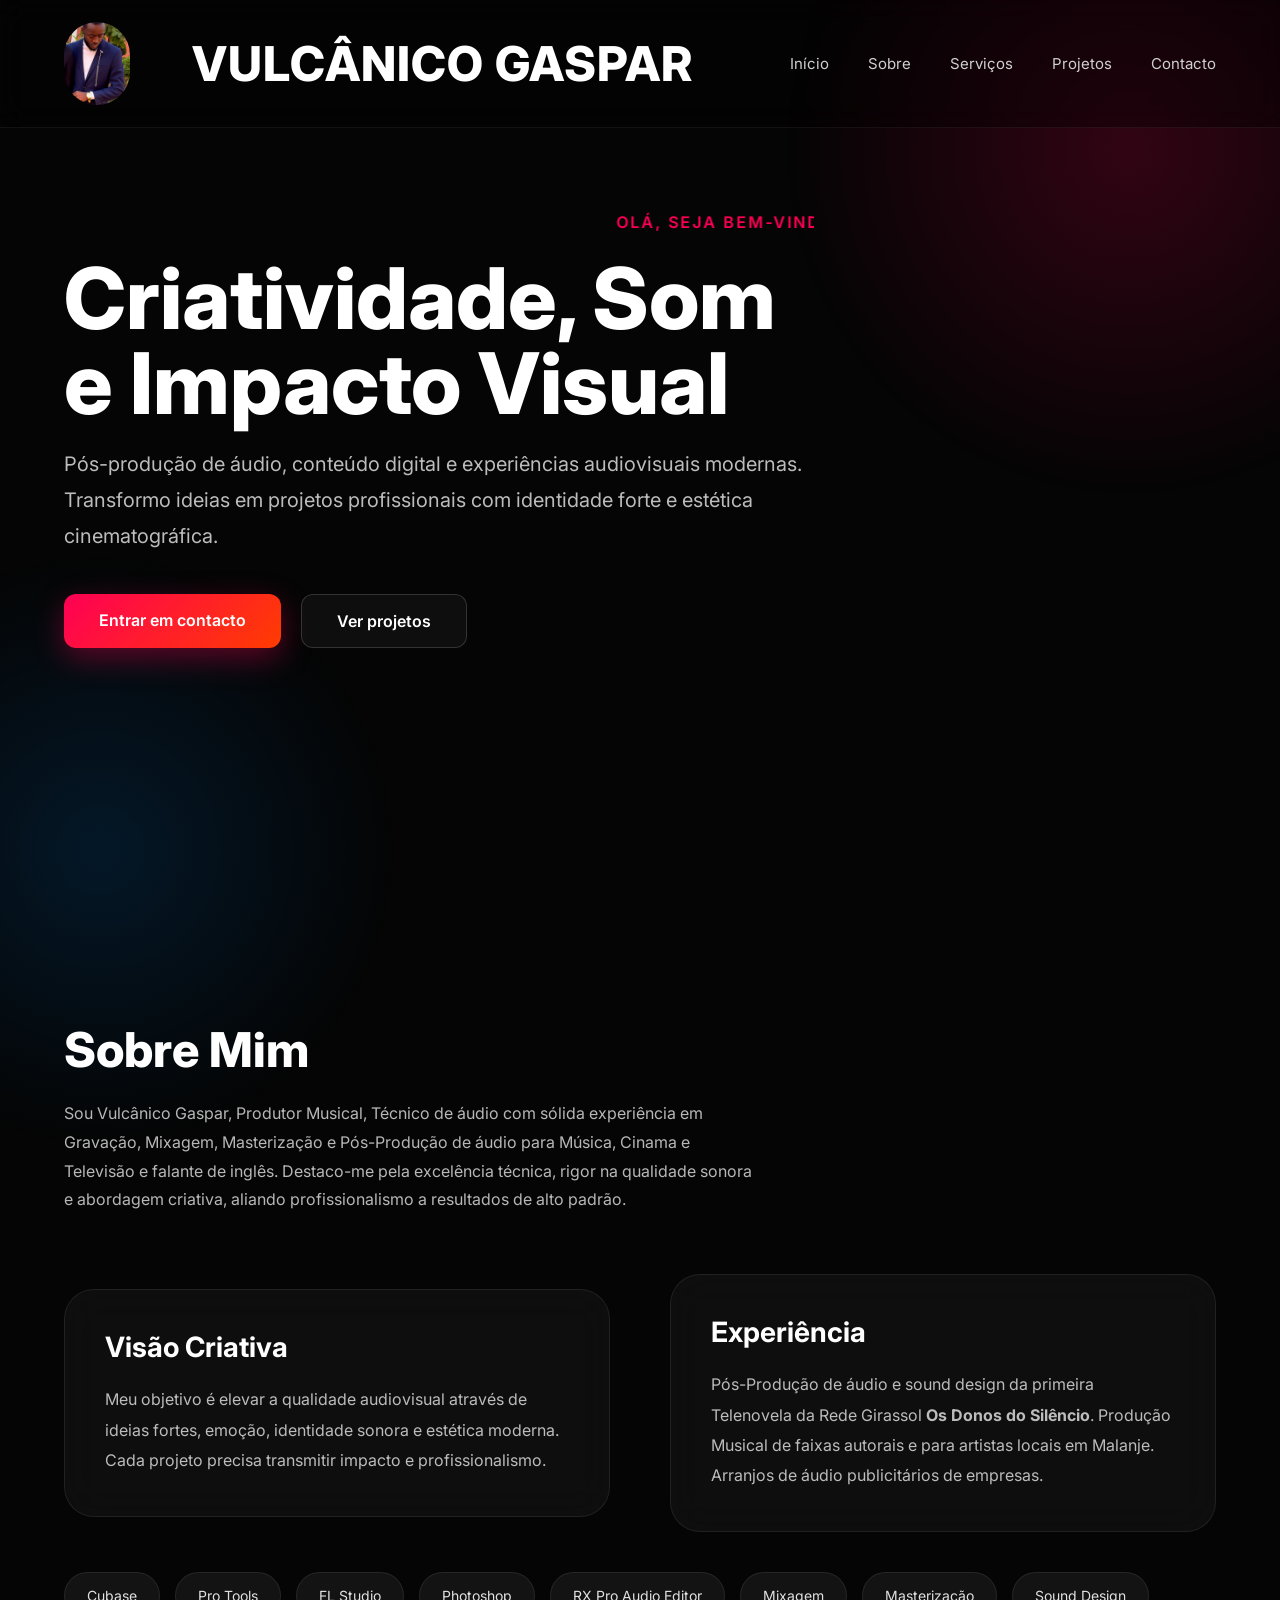
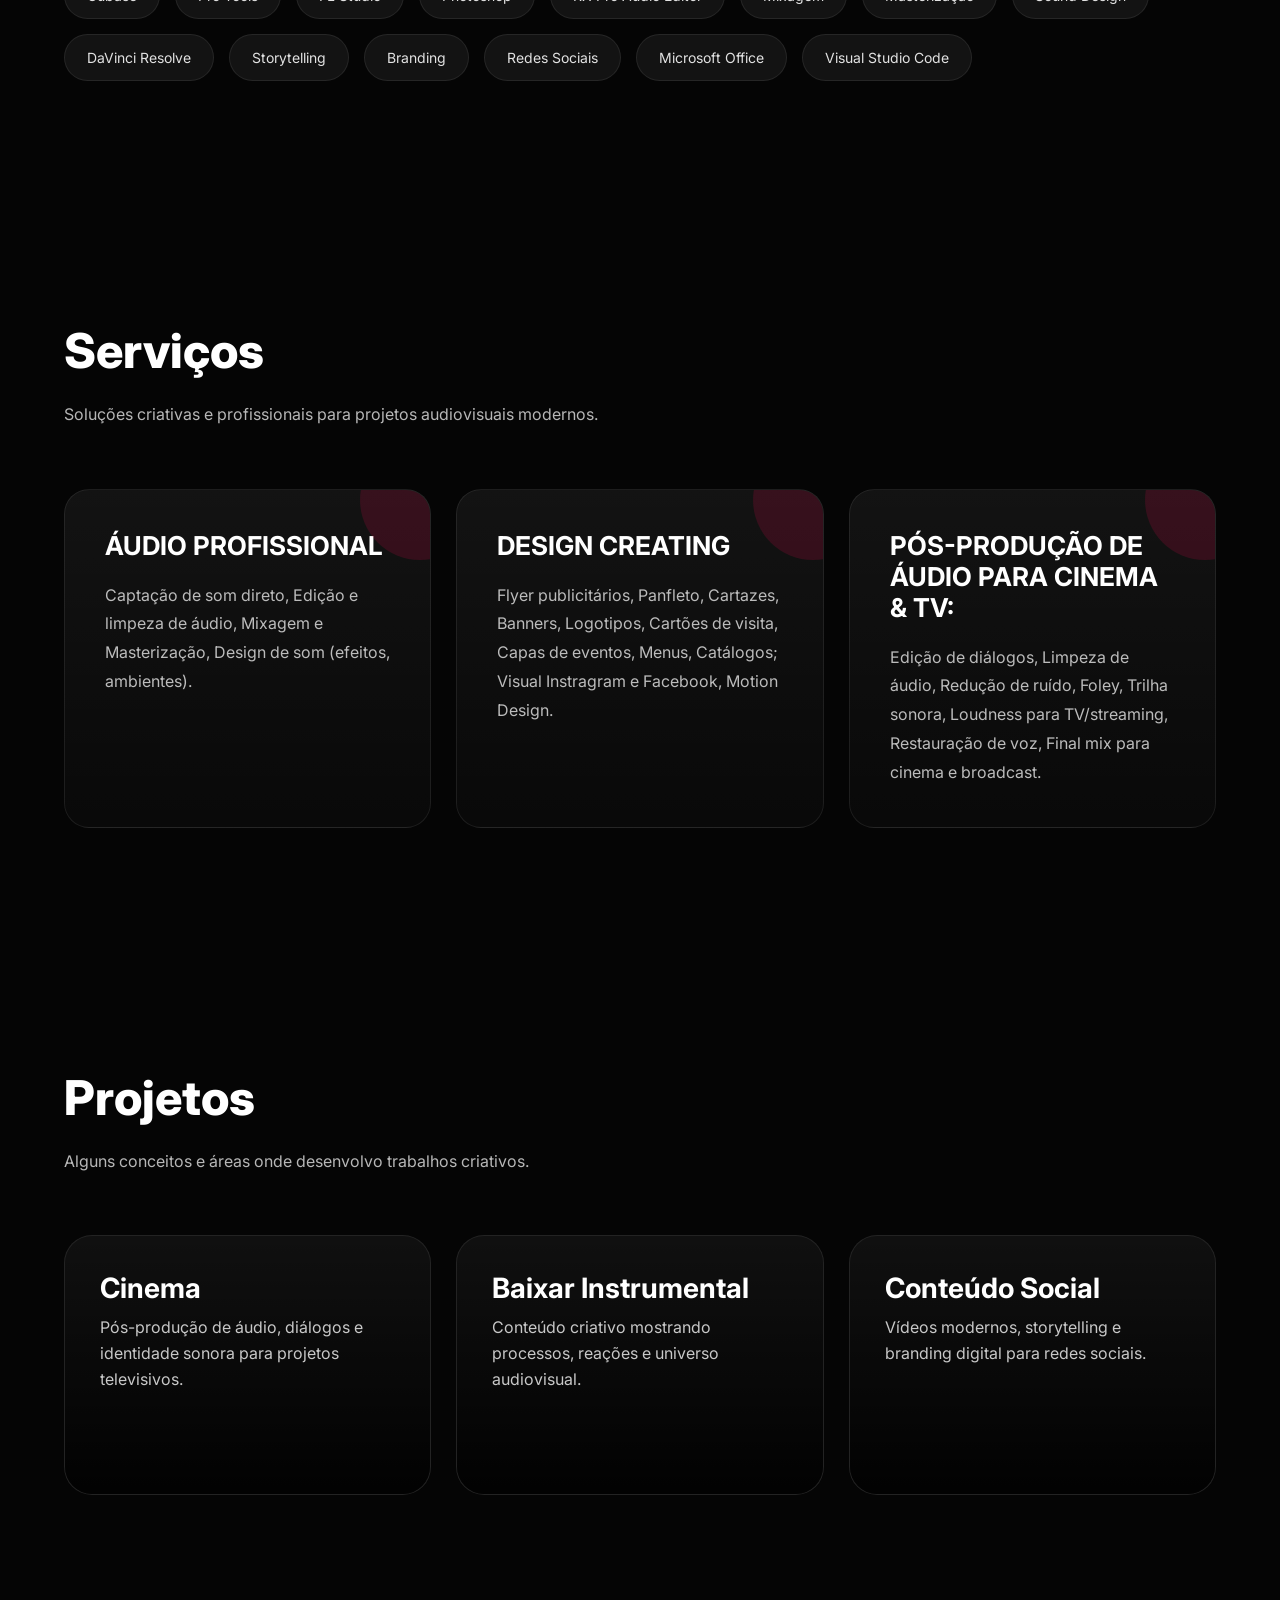
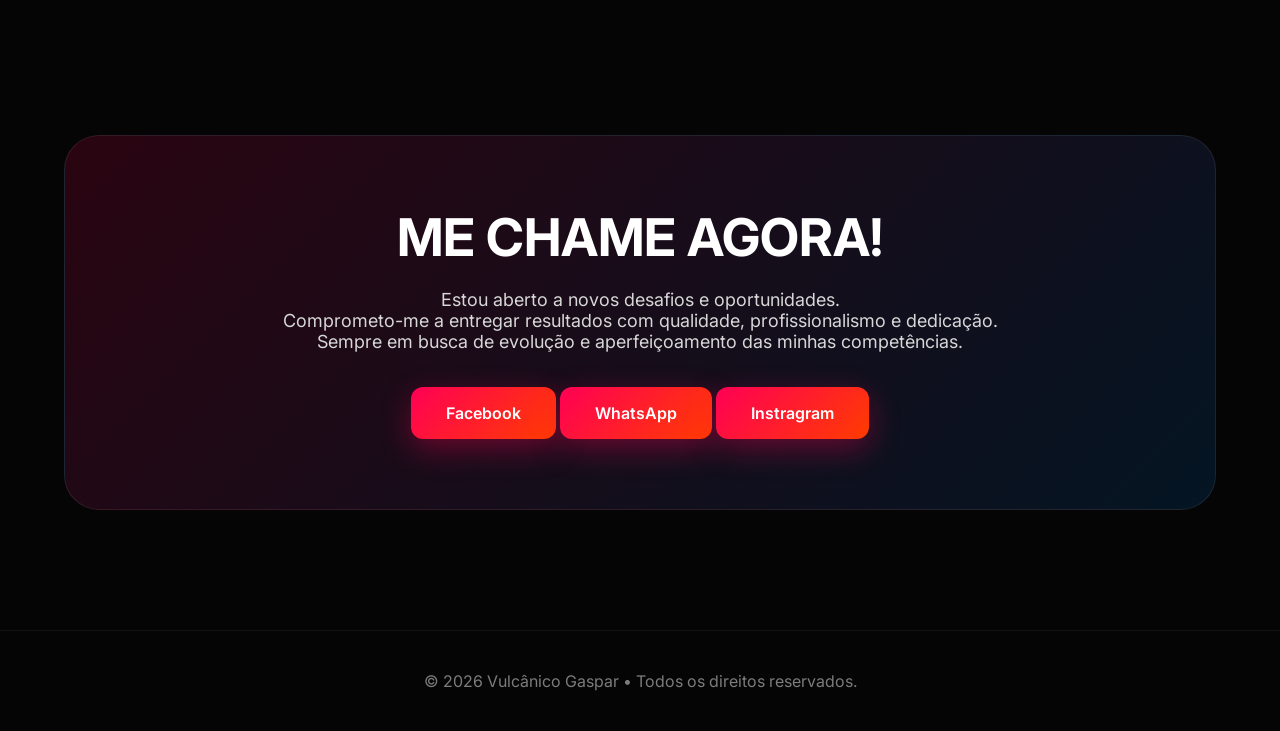
==== index.html @ 9f53483e "Landing criada" ====
<!DOCTYPE html>
<html lang="pt">
<head>
  <meta charset="UTF-8" />
  <meta name="viewport" content="width=device-width, initial-scale=1.0" />
  <link rel="stylesheet" href="style.css">
  <title>Vulcânico Gaspar | Portfólio</title>

  <link rel="preconnect" href="https://fonts.googleapis.com">
  <link rel="preconnect" href="https://fonts.gstatic.com" crossorigin>
  <link href="https://fonts.googleapis.com/css2?family=Inter:wght@300;400;500;600;700;800&display=swap" rel="stylesheet">

  
</head>
<body>



  <header>
    <div class="container navbar">
      <img class="EU" src="img/EU4.jpg" alt="cara" width=66px">
        <div class="logo">VULCÂNICO GASPAR<san></span></div>
        
        

      <nav>
        <a href="#inicio">Início</a>
        <a href="#sobre">Sobre</a>
        <a href="#servicos">Serviços</a>
        <a href="#projetos">Projetos</a>
        <a href="#contacto">Contacto</a>
      </nav>
    </div>
  </header>


  <section id="inicio" class="hero">
    <div class="container">
      <div class="hero-content">

        
        <marquee behavior="roll" direction="left">
            <small>OLÁ, SEJA BEM-VINDO! PRODUTOR MUSICAL • TÉCNICO DE ÁUDIO • GRAPHIC DESINGER</small>
        </marquee>

        <h1>
          Criatividade,
          Som e Impacto
          Visual
        </h1>

        <p>
          Pós-produção de áudio, conteúdo digital e experiências audiovisuais modernas. Transformo ideias em projetos profissionais com identidade forte e estética cinematográfica.
        </p>

        <div class="buttons">
          <a href="#contacto" class="btn primary">Entrar em contacto</a>
          <a href="#projetos" class="btn secondary">Ver projetos</a>
        </div><br><br>
        
                
      </div>
    </div>

  </section>




  <section id="sobre">
    <div class="container">

      <h2 class="section-title">Sobre Mim</h2>
      <p class="section-text">
        Sou Vulcânico Gaspar, Produtor Musical, Técnico de áudio com sólida experiência em Gravação, Mixagem, Masterização e 
        Pós-Produção de áudio para Música, Cinama e Televisão e falante de inglês. Destaco-me pela excelência técnica, rigor na qualidade sonora
        e abordagem criativa, aliando profissionalismo a resultados de alto padrão.
      </p>
      

      <div class="about-grid">

        <div class="about-card">
          <h3>Visão Criativa</h3>
          <p>
            Meu objetivo é elevar a qualidade audiovisual através de ideias fortes, emoção, identidade sonora e estética moderna. Cada projeto precisa transmitir impacto e profissionalismo.
          </p>
        </div>

        <div class="about-card">
          <h3>Experiência</h3>
          <p>
             Pós-Produção de áudio e sound design da primeira Telenovela da Rede Girassol <strong>Os Donos do Silêncio</strong>. Produção Musical de faixas
             autorais e para artistas locais em Malanje. Arranjos de áudio publicitários de empresas.
          </p>
        </div>

      </div>

      <div class="skills">
        <div class="skill">Cubase</div>
        <div class="skill">Pro Tools</div>
        <div class="skill">FL Studio</div>
        <div class="skill">Photoshop</div>
        <div class="skill">RX Pro Audio Editor</div>
        <div class="skill">Mixagem</div>
        <div class="skill">Masterização</div>
        <div class="skill">Sound Design</div>
        <div class="skill">DaVinci Resolve</div>
        <div class="skill">Storytelling</div>
        <div class="skill">Branding</div>
        <div class="skill">Redes Sociais</div>   
        <div class="skill">Microsoft Office</div>
        <div class="skill">Visual Studio Code</div>
      </div>

    </div>
  </section>

  <section id="servicos">
    <div class="container">
      

      <h2 class="section-title">Serviços</h2>
      <p class="section-text">
        Soluções criativas e profissionais para projetos audiovisuais modernos.
      </p>

      <div class="services">

        <div class="service-box">
          <h3>ÁUDIO PROFISSIONAL</h3>
          <p>
            Captação de som direto, Edição e limpeza de áudio, Mixagem e Masterização,
            Design de som (efeitos, ambientes).
          </p>
        </div>
      
          <div class="service-box">
         
          <h3>DESIGN CREATING</h3>
          <p>
            Flyer publicitários, Panfleto, Cartazes, Banners, Logotipos, Cartões de visita, Capas de eventos, Menus, Catálogos;
            Visual Instragram e Facebook, Motion Design.
          </p>
                  
                    
        </div>

        <div class="service-box">
          <h3>PÓS-PRODUÇÃO DE ÁUDIO PARA CINEMA & TV:</h3>
          <p>
            Edição de diálogos, Limpeza de áudio, Redução de ruído, Foley, Trilha sonora, Loudness para TV/streaming, Restauração de voz, 
            Final mix para cinema e broadcast.
          </p>
        </div>

         
    </div>
  </section>


  <section id="projetos">
    <div class="container">

      <h2 class="section-title">Projetos</h2>
      <p class="section-text">
        Alguns conceitos e áreas onde desenvolvo trabalhos criativos.
      </p>

      <div class="projects">

        <a href="CINEMA.html">
            
            <div class="project-card">
          <div class="project-overlay">
            <h3>Cinema</h3>
            <p>Pós-produção de áudio, diálogos e identidade sonora para projetos televisivos.</p>
          </div>
        </div>
        </a>


        <a href="Baixar.html">
        <div class="project-card">
          <div class="project-overlay">
            <h3>Baixar Instrumental</h3>
            <p>Conteúdo criativo mostrando processos, reações e universo audiovisual.</p>
          </div>
        </div>
        </a>

        <div class="project-card">
          <div class="project-overlay">
            <h3>Conteúdo Social</h3>
            <p>Vídeos modernos, storytelling e branding digital para redes sociais.</p>
          </div>
        </div>

      </div>

    </div>
  </section>

  <section id="contacto">
    <div class="container">

      <div class="contact-box">

        <STRONG><h2>ME CHAME AGORA!</h2></STRONG>

        <p>
          Estou aberto a novos desafios e oportunidades. <br>Comprometo-me a entregar resultados com qualidade, profissionalismo e dedicação. <br>
          Sempre em busca de evolução e aperfeiçoamento das minhas competências.
        </p>

        <a href="https://www.facebook.com/?locale=pt_BR" class="btn primary">Facebook</a>
        <a href="https://wa.me/244923400134" class="btn primary">WhatsApp</a>
        <a href="#" class="btn primary">Instragram</a>
        

      </div>

    </div>
  </section>

  <footer>
    <div class="container">
      © 2026 Vulcânico Gaspar • Todos os direitos reservados.
    </div>
  </footer>

</body>
</html>
---- style.css ----
*{
      margin:0;
      padding:0;
      box-sizing:border-box;
      scroll-behavior:smooth;
    }

    body{
      font-family:'Inter', sans-serif;
      background:#050505;
      color:white;
      overflow-x:hidden;
      
    }

    body::before{
      content:'';
      position:fixed;
      width:700px;
      height:700px;
      background:radial-gradient(circle, rgba(255,0,85,0.18), transparent 70%);
      top:-200px;
      right:-200px;
      z-index:-1;
    }
    

    body::after{
      content:'';
      position:fixed;
      width:600px;
      height:600px;
      background:radial-gradient(circle, rgba(0,140,255,0.14), transparent 70%);
      bottom:-250px;
      left:-200px;
      z-index:-1;
    }

    .container{
      width:90%;
      max-width:1200px;
      margin:auto;
      
    }


    header{
      position:fixed;
      width:100%;
      height: 8rem;
      top:0;
      backdrop-filter:blur(15px);
      background:rgba(0,0,0,0.35);
      border-bottom:1px solid rgba(255,255,255,0.06);
      z-index:999;
    }

    header img{
      cursor: pointer;
      border-radius: 90px;
    }

    .navbar{
        display:flex;
        justify-content:space-between;
        align-items:center;
        padding:22px 0;
    
    }
    
    .logo{
      font-size:3rem;
      font-weight:800;
      letter-spacing:1px;
    }

    nav a{
      text-decoration:none;
      color:#d0d0d0;
      margin-left:35px;
      font-size:15px;
      transition:0.3s;
      position:relative;
    }

    nav a::after{
      content:'';
      position:absolute;
      left:0;
      bottom:-6px;
      width:0;
      height:2px;
      background:#ff0055;
      transition:0.3s;
    }

    nav a:hover::after{
      width:100%;
    }

    nav a:hover{
      color:white;
    }

    .hero{
      min-height:100vh;
      display:flex;
      align-items:center;
      position:relative;
    }

    .hero-content{
      max-width:750px;
    }

    .hero small{
      color:#ff0055;
      font-size:16px;
      letter-spacing:2px;
      font-weight:600;
      
    }

    

    .hero h1{
      font-size:85px;
      line-height:1;
      margin:20px 0;
      font-weight:800;
    }

    .hero p{
      color:#bcbcbc;
      font-size:20px;
      line-height:1.8;
      margin-bottom:40px;
    }

    .buttons{
      display:flex;
      gap:20px;
      flex-wrap:wrap;
    }

    .btn{
      padding:16px 35px;
      border-radius:12px;
      text-decoration:none;
      font-weight:600;
      transition:0.4s;
      display:inline-block;
    }

    .primary{
      background:linear-gradient(135deg,#ff0055,#ff3c00);
      color:white;
      box-shadow:0 10px 30px rgba(255,0,85,0.35);
    }

    .primary:hover{
      transform:translateY(-5px);
    }

    .secondary{
      border:1px solid rgba(255,255,255,0.15);
      color:white;
      background:rgba(255,255,255,0.04);
    }

    .secondary:hover{
      background:white;
      color:black;
    }

    section{
      padding:120px 0;
    }

    .section-title{
      font-size:48px;
      margin-bottom:20px;
      font-weight:800;
    }

    .section-text{
      color:#b7b7b7;
      max-width:700px;
      line-height:1.8;
      margin-bottom:60px;
    }

    .about-grid{
      display:grid;
      grid-template-columns:1fr 1fr;
      gap:60px;
      align-items:center;
    }

    .about-card{
      background:rgba(255,255,255,0.04);
      border:1px solid rgba(255,255,255,0.08);
      border-radius:30px;
      padding:40px;
      backdrop-filter:blur(20px);
      transition:0.4s;
    }

    .about-card:hover{
      transform:translateY(-10px);
      border-color:rgba(255,0,85,0.5);
    }

    .about-card h3{
      margin-bottom:20px;
      font-size:28px;
    }

    .about-card p{
      color:#bcbcbc;
      line-height:1.9;
    }

    .services{
      display:grid;
      grid-template-columns:repeat(auto-fit,minmax(280px,1fr));
      gap:25px;
    }

    .service-box{
      padding:40px;
      border-radius:25px;
      background:linear-gradient(180deg,rgba(255,255,255,0.06),rgba(255,255,255,0.02));
      border:1px solid rgba(255,255,255,0.08);
      transition:0.4s;
      position:relative;
      overflow:hidden;
    }

    .service-box::before{
      content:'';
      position:absolute;
      width:120px;
      height:120px;
      background:rgba(255,0,85,0.15);
      border-radius:50%;
      top:-50px;
      right:-50px;
    }

    .service-box:hover{
      transform:translateY(-12px);
      border-color:rgba(255,0,85,0.5);
      cursor: pointer;
    }

    .service-box h3{
      font-size:26px;
      margin-bottom:20px;
    }

    .service-box p{
      color:#bcbcbc;
      line-height:1.8;
    }

    .skills{
      display:flex;
      flex-wrap:wrap;
      gap:15px;
      margin-top:40px;
      cursor: pointer;
      
    }
    .skill:hover{
        color:#ff3c00;
        transition: 0.2s;
        transform: scale(1.2)

    }

    .skill{
      padding:14px 22px;
      border-radius:50px;
      background:rgba(255,255,255,0.06);
      border:1px solid rgba(255,255,255,0.08);
      color:#e2e2e2;
      font-size:14px;
      transition: 0.2s;
    }

    .projects{
      display:grid;
      grid-template-columns:repeat(auto-fit,minmax(320px,1fr));
      gap:25px;
    
    }

    .projects a{
        color: white;
    }

    .project-card{
      height:260px;
      border-radius:28px;
      position:relative;
      overflow:hidden;
      background:#101010;
      border:1px solid rgba(255,255,255,0.08);
      transition:0.4s;
    }

    .project-card:hover{
      transform:scale(1.2);
      cursor: pointer;
      color: #ff0055;
    }
    

    .project-overlay{
      position:absolute;
      inset:0;
      background:linear-gradient(to top, rgba(0,0,0,0.9), transparent);
      padding:35px;
      display:flex;
      flex-direction:column;
      
    }

    .project-overlay h3{
      font-size:28px;
      margin-bottom:10px;
    }

    .project-overlay p{
      color:#c8c8c8;
      line-height:1.6;
    }

    .contact-box{
      background:linear-gradient(135deg,rgba(255,0,85,0.15),rgba(0,140,255,0.12));
      border:1px solid rgba(255,255,255,0.08);
      border-radius:35px;
      padding:70px;
      text-align:center;
          
      
    }
    
    .contact-box h2{
      font-size:52px;
      margin-bottom:20px;
      
    }

    .contact-box p{
      color:#d7d7d7;
      margin-bottom:35px;
      font-size:18px;
      
    }





    /* CINEMA */

    .containerNOVEL{
        width:90%;
      max-width:1200px;
      margin:auto;
    }

    .service-NOVEL img{
        background-repeat: no-repeat;
        border-radius: 50px;
        transition: 0.4s;
                
    }
    .service-NOVEL img:hover{
        transform: scale(1.05);
        transition: 0.2s;
        cursor: pointer;
    }

    

    video{
      border-radius: 50px;
            
    }

    details{
      cursor: pointer;
      color:#ff3c00
      
      
    }

    
    /* BAIXAR */
     
      










    footer{
      padding:40px 0;
      text-align:center;
      color:#7c7c7c;
      border-top:1px solid rgba(255,255,255,0.06);
    }

    @media(max-width:900px){

      .hero h1{
        font-size:55px;
      }

      .about-grid{
        grid-template-columns:1fr;
      }

      nav{
        display:none;
      }

      .contact-box{
        padding:40px;
      }

      .contact-box h2{
        font-size:38px;
      }

    }

    @media(max-width:600px){

      .hero h1{
        font-size:42px;
      }

      .section-title{
        font-size:36px;
      }

      .hero p{
        font-size:17px;
      }

    }
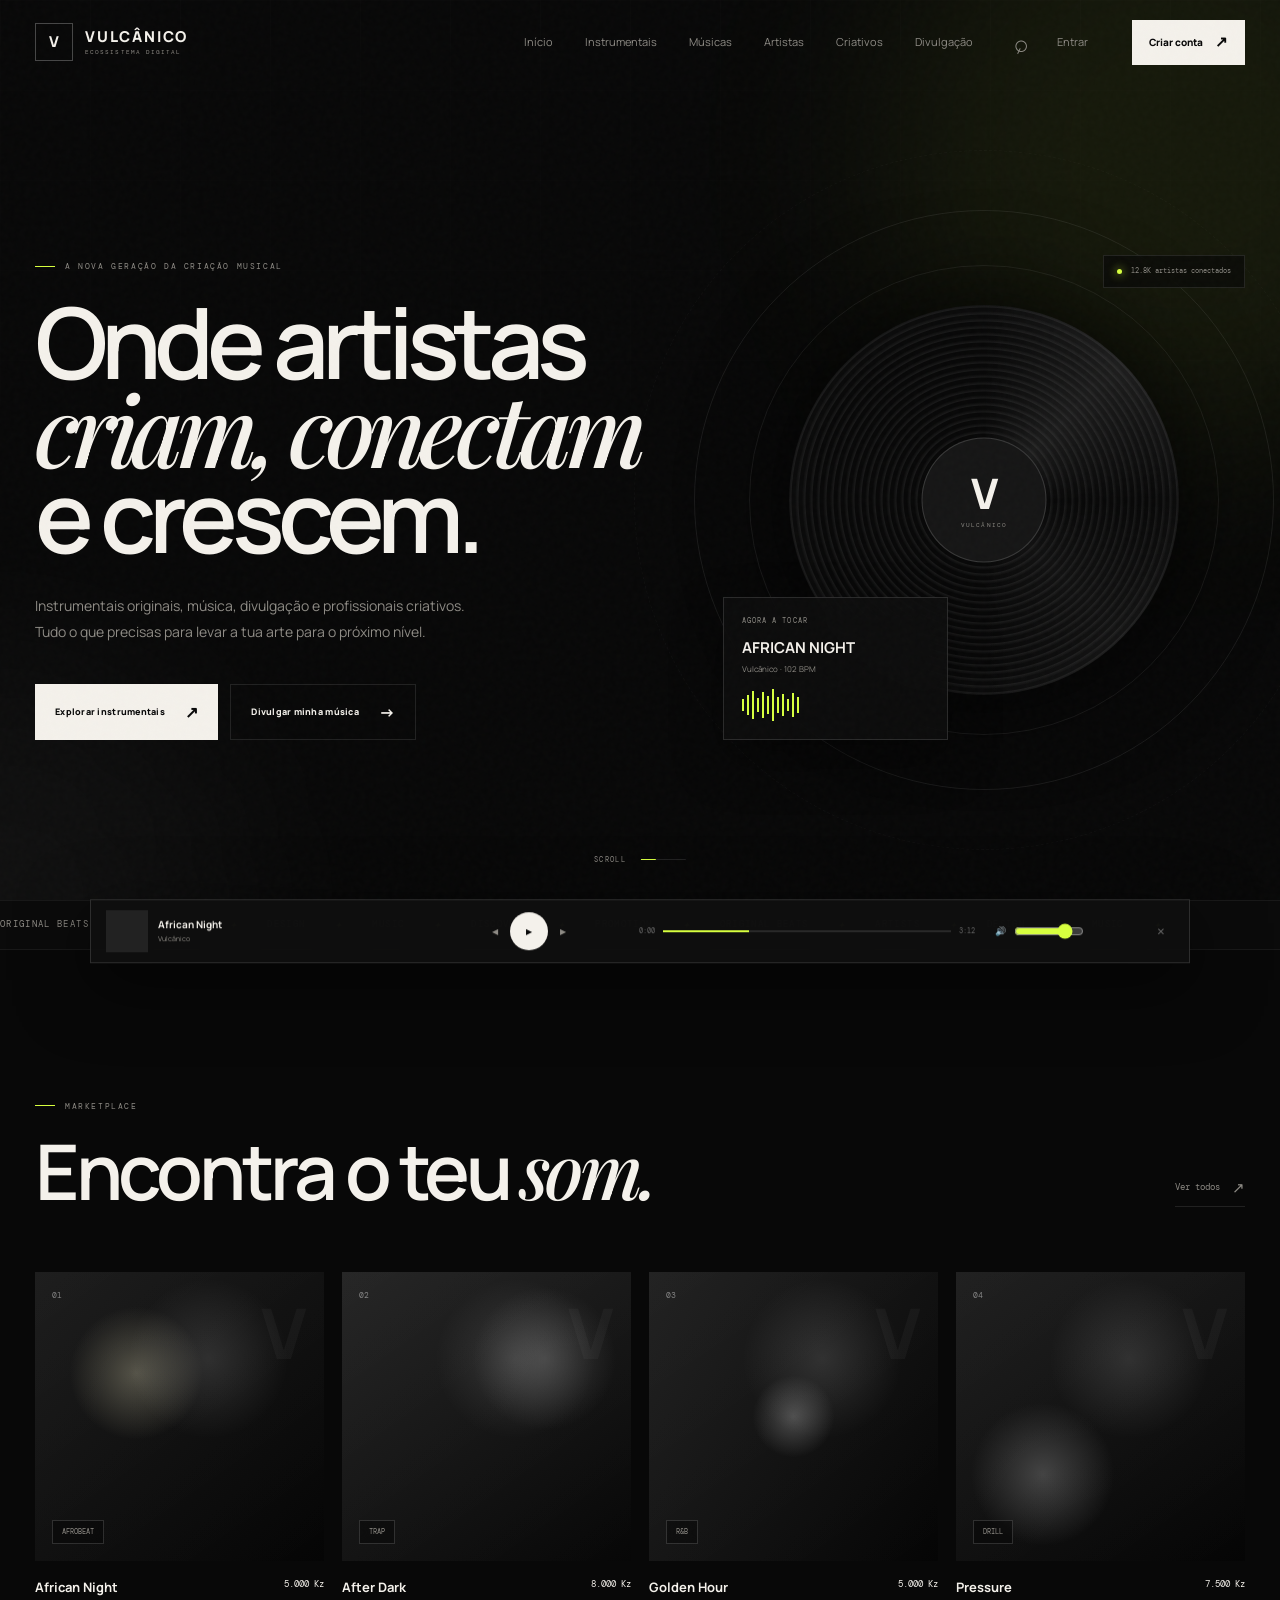
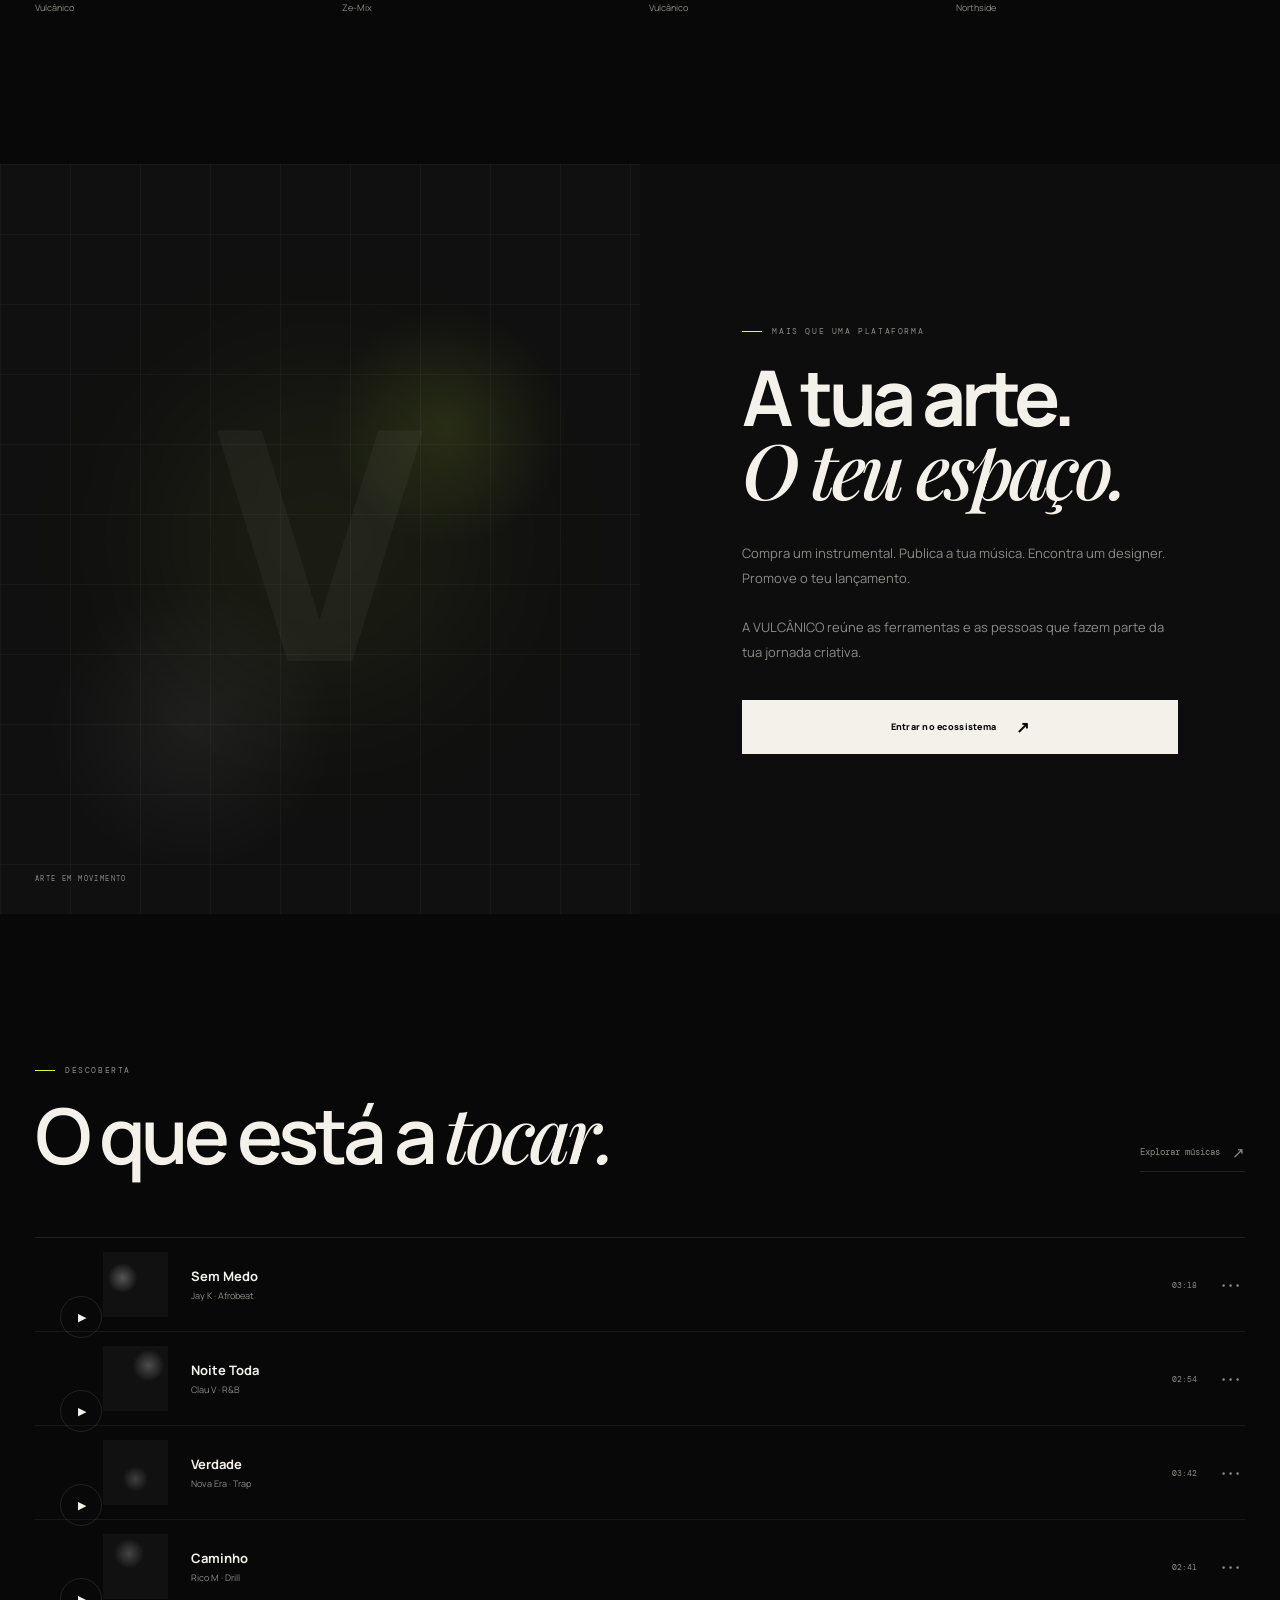
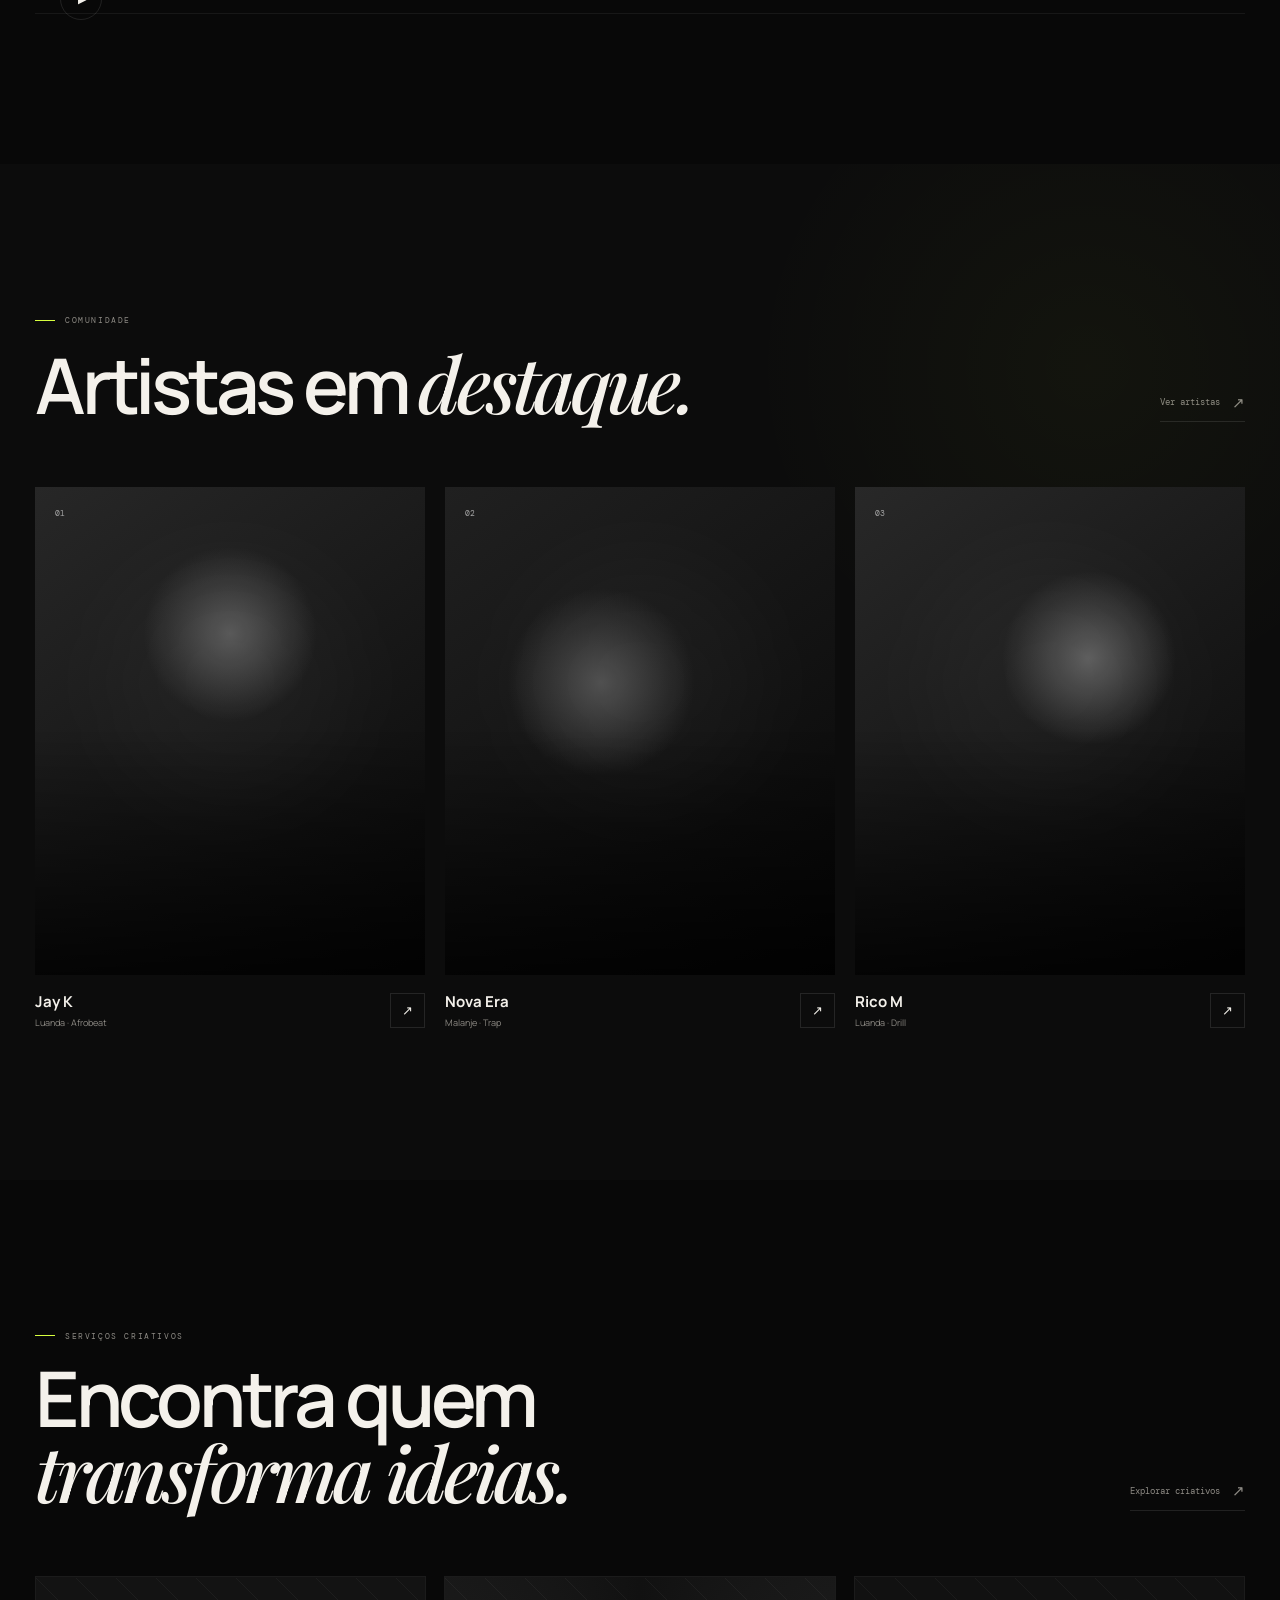
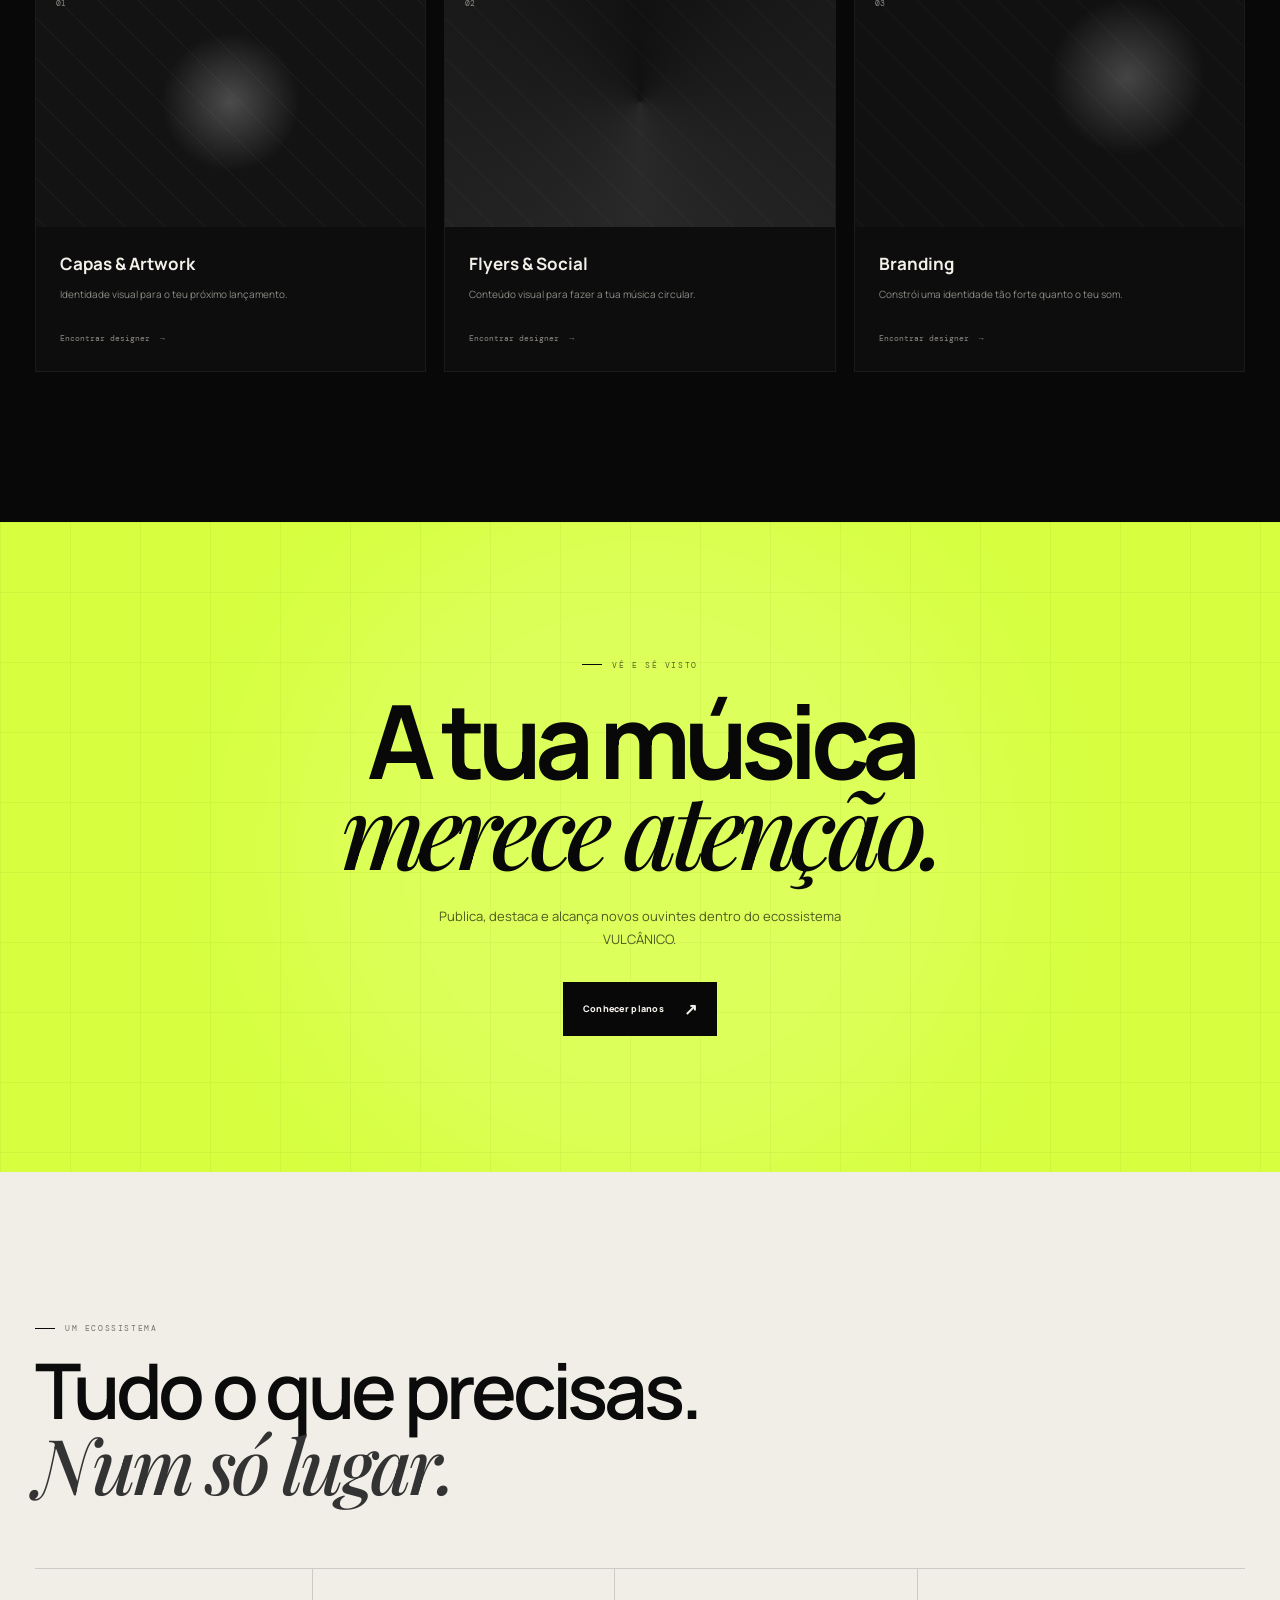
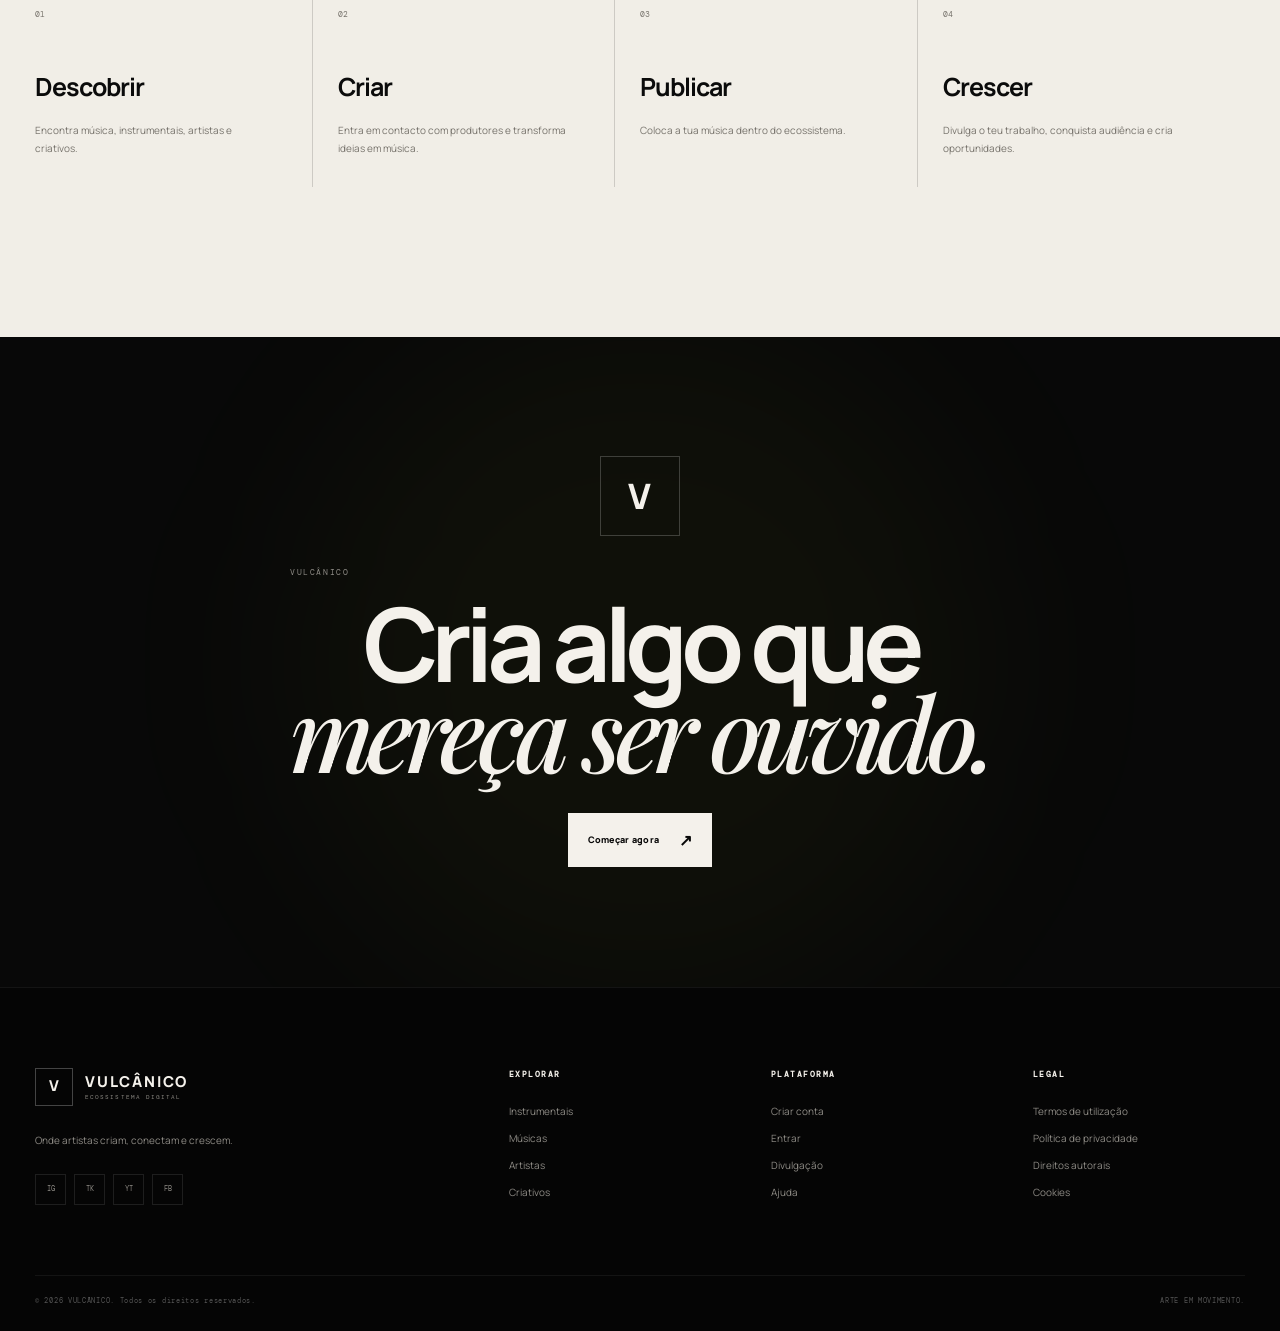
==== commit a751e581: "Add files via upload" ====
--- a/index.html
+++ b/index.html
@@ -1,234 +1,2256 @@
-  <!DOCTYPE html>
-<html lang="pt">
+<!DOCTYPE html>
+<html lang="pt-PT">
+
 <head>
-  <meta charset="UTF-8" />
-  <meta name="viewport" content="width=device-width, initial-scale=1.0" />
-  <link rel="stylesheet" href="style.css">
-  <title>Vulcânico Gaspar | Portfólio</title>
-
-  <link rel="preconnect" href="https://fonts.googleapis.com">
-  <link rel="preconnect" href="https://fonts.gstatic.com" crossorigin>
-  <link href="https://fonts.googleapis.com/css2?family=Inter:wght@300;400;500;600;700;800&display=swap" rel="stylesheet">
-
-  
+    <meta charset="UTF-8">
+
+    <meta name="viewport"
+          content="width=device-width, initial-scale=1.0">
+          <link rel="stylesheet" href="style.css">
+          <link rel="stylesheet" href="js/main.js">
+
+    <meta name="description"
+          content="VULCÂNICO — Ecossistema Digital. Onde artistas criam, conectam e crescem.">
+
+    <meta name="keywords"
+          content="Vulcânico, música, artistas, instrumentais, beats, produtores, designers, divulgação">
+
+    <meta name="author"
+          content="VULCÂNICO">
+
+    <meta name="theme-color"
+          content="#080808">
+
+    <title>
+        VULCÂNICO — Ecossistema Digital
+    </title>
+
+    <!-- ==============================
+         FAVICON
+    =============================== -->
+
+    <link rel="icon"
+          type="image/png"
+          href="assets/images/favicon.png">
+
+
+    <!-- ==============================
+         GOOGLE FONTS
+    =============================== -->
+
+    <link rel="preconnect"
+          href="https://fonts.googleapis.com">
+
+    <link rel="preconnect"
+          href="https://fonts.gstatic.com"
+          crossorigin>
+
+    <link href="https://fonts.googleapis.com/css2?family=DM+Mono:wght@400;500&family=Manrope:wght@400;500;600;700;800&family=Playfair+Display:ital,wght@0,500;0,600;1,500&display=swap"
+          rel="stylesheet">
+
+
+    <!-- ==============================
+         CSS
+    =============================== -->
+
+    <link rel="stylesheet"
+          href="css/style.css">
+
+
+    <!-- ==============================
+         PRELOAD
+    =============================== -->
+
+    <link rel="preload"
+          as="image"
+          href="assets/images/hero.jpg">
+
 </head>
+
+
 <body>
 
 
-
-  <header>
-    <div class="container navbar">
-      <img class="EU" src="img/EU4.jpg" alt="cara" width=66px">
-        <div class="logo">VULCÂNICO GASPAR<san></span></div>
-        
-        
-
-      <nav>
-        <a href="#inicio">Início</a>
-        <a href="#sobre">Sobre</a>
-        <a href="#servicos">Serviços</a>
-        <a href="#projetos">Projetos</a>
-        <a href="#contacto">Contacto</a>
-      </nav>
+<!-- =====================================================
+     GRAIN / NOISE OVERLAY
+===================================================== -->
+
+<div class="noise-overlay"></div>
+
+
+<!-- =====================================================
+     CURSOR LIGHT
+===================================================== -->
+
+<div class="cursor-light"></div>
+
+
+<!-- =====================================================
+     PAGE LOADER
+===================================================== -->
+
+
+
+
+
+<!-- =====================================================
+     HEADER
+===================================================== -->
+
+<header class="site-header"
+        id="siteHeader">
+
+    <div class="header-container">
+
+
+        <!-- LOGO -->
+
+        <a href="index.html"
+           class="brand"
+           aria-label="VULCÂNICO">
+
+            <div class="brand-symbol">
+                V
+            </div>
+
+            <div class="brand-text">
+
+                <strong>
+                    VULCÂNICO
+                </strong>
+
+                <span>
+                    ECOSSISTEMA DIGITAL
+                </span>
+
+            </div>
+
+        </a>
+
+
+
+        <!-- ==========================
+             DESKTOP NAVIGATION
+        =========================== -->
+
+        <nav class="main-navigation"
+             aria-label="Navegação principal">
+
+            <a href="#inicio">
+                Início
+            </a>
+
+            <a href="#instrumentais">
+                Instrumentais
+            </a>
+
+            <a href="#musicas">
+                Músicas
+            </a>
+
+            <a href="#artistas">
+                Artistas
+            </a>
+
+            <a href="#criativos">
+                Criativos
+            </a>
+
+            <a href="#divulgacao">
+                Divulgação
+            </a>
+
+        </nav>
+
+
+
+        <!-- ==========================
+             HEADER ACTIONS
+        =========================== -->
+
+        <div class="header-actions">
+
+
+            <!-- SEARCH -->
+
+            <button class="header-search"
+                    id="openSearch"
+                    aria-label="Pesquisar">
+
+                <span class="search-icon">
+                    ⌕
+                </span>
+                <a href="pesquisa.html"></a>
+
+            </button>
+
+
+
+            <!-- LOGIN -->
+
+            <a href="login.html"
+               class="login-link">
+
+                Entrar
+
+            </a>
+
+            <a href="dashboard.html">
+
+
+            </a>
+
+
+
+            <!-- REGISTER -->
+
+            <a href="cadastro.html"
+               class="header-button">
+
+                Criar conta
+
+                <span>
+                    ↗
+                </span>
+
+            </a>
+
+
+
+            <!-- MOBILE MENU -->
+
+            <button class="mobile-menu-button"
+                    id="mobileMenu"
+                    aria-label="Abrir menu">
+
+                <span></span>
+                <span></span>
+                <span></span>
+
+            </button>
+
+        </div>
+
     </div>
-  </header>
-
-
-  <section id="inicio" class="hero">
-    <div class="container">
-      <div class="hero-content">
-
-        
-        <marquee behavior="roll" direction="left">
-            <small>OLÁ, SEJA BEM-VINDO! PRODUTOR MUSICAL • TÉCNICO DE ÁUDIO • GRAPHIC DESINGER</small>
-        </marquee>
-
-        <h1>
-          Criatividade,
-          Som e Impacto
-          Visual
-        </h1>
+
+</header>
+
+
+
+<!-- =====================================================
+     MOBILE NAVIGATION
+===================================================== -->
+
+<div class="mobile-navigation"
+     id="mobileNavigation">
+
+    <div class="mobile-navigation-inner">
+
+
+        <nav>
+
+            <a href="#inicio">
+                <span>01</span>
+                Início
+            </a>
+
+            <a href="#instrumentais">
+                <span>02</span>
+                Instrumentais
+            </a>
+
+            <a href="#musicas">
+                <span>03</span>
+                Músicas
+            </a>
+
+            <a href="#artistas">
+                <span>04</span>
+                Artistas
+            </a>
+
+            <a href="#criativos">
+                <span>05</span>
+                Criativos
+            </a>
+
+            <a href="#divulgacao">
+                <span>06</span>
+                Divulgação
+            </a>
+
+        </nav>
+
+
+        <div class="mobile-menu-footer">
+
+            <a href="pages/login.html">
+                Entrar
+            </a>
+
+            <a href="pages/cadastro.html">
+                Criar conta
+            </a>
+
+        </div>
+
+    </div>
+
+</div>
+
+
+
+<!-- =====================================================
+     GLOBAL SEARCH OVERLAY
+===================================================== -->
+
+<div class="search-overlay"
+     id="searchOverlay">
+
+
+    <button class="close-search"
+            id="closeSearch"
+            aria-label="Fechar pesquisa">
+
+        ×
+
+    </button>
+
+
+    <div class="search-overlay-content">
+
+
+        <div class="section-label">
+
+            <span></span>
+
+            PESQUISA GLOBAL
+
+        </div>
+
+
+        <h2>
+
+            O que estás
+            <em>a procurar?</em>
+
+        </h2>
+
+
+        <form class="global-search-form"
+              id="globalSearchForm">
+
+            <span class="search-large-icon">
+                ⌕
+            </span>
+
+            <input type="search"
+                   id="globalSearchInput"
+                   placeholder="Artista, música, instrumental, designer..."
+                   autocomplete="off">
+
+            <button type="submit">
+                PESQUISAR
+            </button>
+
+        </form>
+
+
+        <div class="search-suggestions">
+
+            <span>
+                Instrumentais
+            </span>
+
+            <span>
+                Artistas
+            </span>
+
+            <span>
+                Afrobeat
+            </span>
+
+            <span>
+                Trap
+            </span>
+
+            <span>
+                Drill
+            </span>
+
+            <span>
+                Designers
+            </span>
+
+        </div>
+
+
+        <div class="search-results"
+             id="searchResults">
+
+            <!-- Resultados serão inseridos pelo JavaScript -->
+
+        </div>
+
+    </div>
+
+</div>
+
+
+
+<!-- =====================================================
+     MAIN
+===================================================== -->
+
+<main id="inicio">
+
+
+
+<!-- =====================================================
+     HERO
+===================================================== -->
+
+<section class="hero-section">
+
+
+    <!-- BACKGROUND -->
+
+    <div class="hero-background">
+
+        <div class="hero-gradient hero-gradient-one"></div>
+
+        <div class="hero-gradient hero-gradient-two"></div>
+
+        <div class="hero-grid"></div>
+
+    </div>
+
+
+
+    <!-- HERO CONTENT -->
+
+    <div class="hero-container">
+
+
+        <!-- HERO TEXT -->
+
+        <div class="hero-content">
+
+
+            <div class="section-label hero-label">
+
+                <span></span>
+
+                A NOVA GERAÇÃO DA CRIAÇÃO MUSICAL
+
+            </div>
+
+
+            <h1>
+
+                Onde artistas
+
+                <br>
+
+                <em>criam, conectam</em>
+
+                <br>
+
+                e crescem.
+
+            </h1>
+
+
+            <p class="hero-description">
+
+                Instrumentais originais, música, divulgação
+                e profissionais criativos.
+
+                <br>
+
+                Tudo o que precisas para levar
+                a tua arte para o próximo nível.
+
+            </p>
+
+
+            <div class="hero-buttons">
+
+
+                <a href="#instrumentais"
+                   class="primary-button">
+
+                    Explorar instrumentais
+
+                    <span>
+                        ↗
+                    </span>
+
+                </a>
+
+
+                <a href="#divulgacao"
+                   class="secondary-button">
+
+                    Divulgar minha música
+
+                    <span>
+                        →
+                    </span>
+
+                </a>
+
+            </div>
+
+        </div>
+
+
+
+        <!-- HERO VISUAL -->
+
+        <div class="hero-visual">
+
+
+            <div class="hero-orbit orbit-one"></div>
+
+            <div class="hero-orbit orbit-two"></div>
+
+            <div class="hero-orbit orbit-three"></div>
+
+
+
+            <!-- RECORD -->
+
+            <div class="hero-record">
+
+                <div class="record-grooves"></div>
+
+                <div class="record-label">
+
+                    <span>
+                        V
+                    </span>
+
+                    <small>
+                        VULCÂNICO
+                    </small>
+
+                </div>
+
+            </div>
+
+
+
+            <!-- FLOATING CARD -->
+
+            <div class="floating-player-card">
+
+                <div class="floating-card-label">
+
+                    AGORA A TOCAR
+
+                </div>
+
+                <div class="floating-card-title">
+
+                    AFRICAN NIGHT
+
+                </div>
+
+                <div class="floating-card-info">
+
+                    Vulcânico · 102 BPM
+
+                </div>
+
+                <div class="mini-waveform">
+
+                    <i></i>
+                    <i></i>
+                    <i></i>
+                    <i></i>
+                    <i></i>
+                    <i></i>
+                    <i></i>
+                    <i></i>
+                    <i></i>
+                    <i></i>
+                    <i></i>
+                    <i></i>
+
+                </div>
+
+            </div>
+
+
+
+            <!-- ARTISTS ONLINE -->
+
+            <div class="online-card">
+
+                <span class="online-dot"></span>
+
+                <span>
+                    12.8K artistas conectados
+                </span>
+
+            </div>
+
+        </div>
+
+    </div>
+
+
+
+    <!-- SCROLL -->
+
+    <div class="hero-scroll">
+
+        <span>
+            SCROLL
+        </span>
+
+        <div></div>
+
+    </div>
+
+
+</section>
+
+
+
+<!-- =====================================================
+     TICKER
+===================================================== -->
+
+<section class="ticker-section">
+
+    <div class="ticker-track">
+
+        <span>ORIGINAL BEATS</span>
+        <i>✦</i>
+
+        <span>ARTISTS</span>
+        <i>✦</i>
+
+        <span>DESIGN</span>
+        <i>✦</i>
+
+        <span>MUSIC</span>
+        <i>✦</i>
+
+        <span>DISCOVERY</span>
+        <i>✦</i>
+
+        <span>PROMOTION</span>
+        <i>✦</i>
+
+        <span>ORIGINAL BEATS</span>
+        <i>✦</i>
+
+        <span>ARTISTS</span>
+        <i>✦</i>
+
+        <span>DESIGN</span>
+        <i>✦</i>
+
+        <span>MUSIC</span>
+        <i>✦</i>
+
+    </div>
+
+</section>
+
+
+
+<!-- =====================================================
+     INSTRUMENTAIS
+===================================================== -->
+
+<section class="section-section beats-section"
+         id="instrumentais">
+
+
+    <div class="section-container">
+
+
+        <div class="section-heading">
+
+
+            <div>
+
+                <div class="section-label">
+
+                    <span></span>
+
+                    MARKETPLACE
+
+                </div>
+
+
+                <h2>
+
+                    Encontra o teu
+                    <em>som.</em>
+
+                </h2>
+
+            </div>
+
+
+            <a href="pages/instrumentais.html"
+               class="section-link">
+
+                Ver todos
+
+                <span>
+                    ↗
+                </span>
+
+            </a>
+
+        </div>
+
+
+
+        <!-- BEAT GRID -->
+
+        <div class="beat-grid">
+
+
+
+            <!-- BEAT 01 -->
+
+            <article class="beat-card"
+                     data-category="afrobeat"
+                     data-title="African Night">
+
+
+                <div class="beat-cover beat-cover-one">
+
+
+                    <div class="beat-number">
+                        01
+                    </div>
+
+
+                    <div class="beat-watermark">
+                        V
+                    </div>
+
+
+                    <button class="beat-play"
+                            data-track="African Night"
+                            aria-label="Tocar African Night">
+
+                        ▶
+
+                    </button>
+
+
+                    <span class="beat-category">
+                        AFROBEAT
+                    </span>
+
+
+                </div>
+
+
+                <div class="beat-information">
+
+
+                    <div>
+
+                        <h3>
+                            African Night
+                        </h3>
+
+                        <p>
+                            Vulcânico
+                        </p>
+
+                    </div>
+
+
+                    <strong>
+                        5.000 Kz
+                    </strong>
+
+                </div>
+
+            </article>
+
+
+
+            <!-- BEAT 02 -->
+
+            <article class="beat-card"
+                     data-category="trap"
+                     data-title="After Dark">
+
+
+                <div class="beat-cover beat-cover-two">
+
+
+                    <div class="beat-number">
+                        02
+                    </div>
+
+
+                    <div class="beat-watermark">
+                        V
+                    </div>
+
+
+                    <button class="beat-play"
+                            data-track="After Dark"
+                            aria-label="Tocar After Dark">
+
+                        ▶
+
+                    </button>
+
+
+                    <span class="beat-category">
+                        TRAP
+                    </span>
+
+
+                </div>
+
+
+                <div class="beat-information">
+
+
+                    <div>
+
+                        <h3>
+                            After Dark
+                        </h3>
+
+                        <p>
+                            Ze-Mix
+                        </p>
+
+                    </div>
+
+
+                    <strong>
+                        8.000 Kz
+                    </strong>
+
+                </div>
+
+            </article>
+
+
+
+            <!-- BEAT 03 -->
+
+            <article class="beat-card"
+                     data-category="rnb"
+                     data-title="Golden Hour">
+
+
+                <div class="beat-cover beat-cover-three">
+
+
+                    <div class="beat-number">
+                        03
+                    </div>
+
+
+                    <div class="beat-watermark">
+                        V
+                    </div>
+
+
+                    <button class="beat-play"
+                            data-track="Golden Hour"
+                            aria-label="Tocar Golden Hour">
+
+                        ▶
+
+                    </button>
+
+
+                    <span class="beat-category">
+                        R&B
+                    </span>
+
+
+                </div>
+
+
+                <div class="beat-information">
+
+
+                    <div>
+
+                        <h3>
+                            Golden Hour
+                        </h3>
+
+                        <p>
+                            Vulcânico
+                        </p>
+
+                    </div>
+
+
+                    <strong>
+                        5.000 Kz
+                    </strong>
+
+                </div>
+
+            </article>
+
+
+
+            <!-- BEAT 04 -->
+
+            <article class="beat-card"
+                     data-category="drill"
+                     data-title="Pressure">
+
+
+                <div class="beat-cover beat-cover-four">
+
+
+                    <div class="beat-number">
+                        04
+                    </div>
+
+
+                    <div class="beat-watermark">
+                        V
+                    </div>
+
+
+                    <button class="beat-play"
+                            data-track="Pressure"
+                            aria-label="Tocar Pressure">
+
+                        ▶
+
+                    </button>
+
+
+                    <span class="beat-category">
+                        DRILL
+                    </span>
+
+
+                </div>
+
+
+                <div class="beat-information">
+
+
+                    <div>
+
+                        <h3>
+                            Pressure
+                        </h3>
+
+                        <p>
+                            Northside
+                        </p>
+
+                    </div>
+
+
+                    <strong>
+                        7.500 Kz
+                    </strong>
+
+                </div>
+
+            </article>
+
+
+        </div>
+
+
+    </div>
+
+</section>
+
+
+
+<!-- =====================================================
+     EDITORIAL
+===================================================== -->
+
+<section class="editorial-section">
+
+
+    <div class="editorial-image">
+
+        <div class="editorial-glow"></div>
+
+        <div class="editorial-letter">
+            V
+        </div>
+
+        <span class="editorial-caption">
+            ARTE EM MOVIMENTO
+        </span>
+
+    </div>
+
+
+    <div class="editorial-content">
+
+
+        <div class="section-label">
+
+            <span></span>
+
+            MAIS QUE UMA PLATAFORMA
+
+        </div>
+
+
+        <h2>
+
+            A tua arte.
+
+            <br>
+
+            <em>O teu espaço.</em>
+
+        </h2>
+
 
         <p>
-          Pós-produção de áudio, conteúdo digital e experiências audiovisuais modernas. Transformo ideias em projetos profissionais com identidade forte e estética cinematográfica.
+
+            Compra um instrumental.
+            Publica a tua música.
+            Encontra um designer.
+            Promove o teu lançamento.
+
+            <br><br>
+
+            A VULCÂNICO reúne as ferramentas
+            e as pessoas que fazem parte
+            da tua jornada criativa.
+
         </p>
 
-        <div class="buttons">
-          <a href="#contacto" class="btn primary">Entrar em contacto</a>
-          <a href="#projetos" class="btn secondary">Ver projetos</a>
-        </div><br><br>
-        
-                
-      </div>
+
+        <a href="pages/cadastro.html"
+           class="primary-button">
+
+            Entrar no ecossistema
+
+            <span>
+                ↗
+            </span>
+
+        </a>
+
     </div>
 
-  </section>
-
-
-
-
-  <section id="sobre">
-    <div class="container">
-
-      <h2 class="section-title">Sobre Mim</h2>
-      <p class="section-text">
-        Sou Vulcânico Gaspar, Produtor Musical, Técnico de áudio com sólida experiência em Gravação, Mixagem, Masterização e 
-        Pós-Produção de áudio para Música, Cinama e Televisão e falante de inglês. Destaco-me pela excelência técnica, rigor na qualidade sonora
-        e abordagem criativa, aliando profissionalismo a resultados de alto padrão.
-      </p>
-      
-
-      <div class="about-grid">
-
-        <div class="about-card">
-          <h3>Visão Criativa</h3>
-          <p>
-            Meu objetivo é elevar a qualidade audiovisual através de ideias fortes, emoção, identidade sonora e estética moderna. Cada projeto precisa transmitir impacto e profissionalismo.
-          </p>
-        </div>
-
-        <div class="about-card">
-          <h3>Experiência</h3>
-          <p>
-             Pós-Produção de áudio e sound design da primeira Telenovela da Rede Girassol <strong>Os Donos do Silêncio</strong>. Produção Musical de faixas
-             autorais e para artistas locais em Malanje. Arranjos de áudio publicitários de empresas.
-          </p>
-        </div>
-
-      </div>
-
-      <div class="skills">
-        <div class="skill">Cubase</div>
-        <div class="skill">Pro Tools</div>
-        <div class="skill">FL Studio</div>
-        <div class="skill">Photoshop</div>
-        <div class="skill">RX Pro Audio Editor</div>
-        <div class="skill">Mixagem</div>
-        <div class="skill">Masterização</div>
-        <div class="skill">Sound Design</div>
-        <div class="skill">DaVinci Resolve</div>
-        <div class="skill">Storytelling</div>
-        <div class="skill">Branding</div>
-        <div class="skill">Redes Sociais</div>   
-        <div class="skill">Microsoft Office</div>
-        <div class="skill">Visual Studio Code</div>
-      </div>
+</section>
+
+
+
+<!-- =====================================================
+     MÚSICAS
+===================================================== -->
+
+<section class="section-section music-section"
+         id="musicas">
+
+
+    <div class="section-container">
+
+
+        <div class="section-heading">
+
+
+            <div>
+
+                <div class="section-label">
+
+                    <span></span>
+
+                    DESCOBERTA
+
+                </div>
+
+
+                <h2>
+
+                    O que está a
+                    <em>tocar.</em>
+
+                </h2>
+
+            </div>
+
+
+            <a href="pages/musicas.html"
+               class="section-link">
+
+                Explorar músicas
+
+                <span>
+                    ↗
+                </span>
+
+            </a>
+
+        </div>
+
+
+
+        <!-- MUSIC LIST -->
+
+        <div class="music-list">
+
+
+            <!-- MUSIC 01 -->
+
+            <article class="music-row">
+
+
+                <button class="music-play beat-play"
+                        data-track="Sem Medo">
+
+                    ▶
+
+                </button>
+
+
+                <div class="music-cover music-cover-one"></div>
+
+
+                <div class="music-information">
+
+                    <strong>
+                        Sem Medo
+                    </strong>
+
+                    <span>
+                        Jay K · Afrobeat
+                    </span>
+
+                </div>
+
+
+                <span class="music-duration">
+                    03:18
+                </span>
+
+
+                <button class="music-more">
+                    •••
+                </button>
+
+            </article>
+
+
+
+            <!-- MUSIC 02 -->
+
+            <article class="music-row">
+
+
+                <button class="music-play beat-play"
+                        data-track="Noite Toda">
+
+                    ▶
+
+                </button>
+
+
+                <div class="music-cover music-cover-two"></div>
+
+
+                <div class="music-information">
+
+                    <strong>
+                        Noite Toda
+                    </strong>
+
+                    <span>
+                        Clau V · R&B
+                    </span>
+
+                </div>
+
+
+                <span class="music-duration">
+                    02:54
+                </span>
+
+
+                <button class="music-more">
+                    •••
+                </button>
+
+            </article>
+
+
+
+            <!-- MUSIC 03 -->
+
+            <article class="music-row">
+
+
+                <button class="music-play beat-play"
+                        data-track="Verdade">
+
+                    ▶
+
+                </button>
+
+
+                <div class="music-cover music-cover-three"></div>
+
+
+                <div class="music-information">
+
+                    <strong>
+                        Verdade
+                    </strong>
+
+                    <span>
+                        Nova Era · Trap
+                    </span>
+
+                </div>
+
+
+                <span class="music-duration">
+                    03:42
+                </span>
+
+
+                <button class="music-more">
+                    •••
+                </button>
+
+            </article>
+
+
+
+            <!-- MUSIC 04 -->
+
+            <article class="music-row">
+
+
+                <button class="music-play beat-play"
+                        data-track="Caminho">
+
+                    ▶
+
+                </button>
+
+
+                <div class="music-cover music-cover-four"></div>
+
+
+                <div class="music-information">
+
+                    <strong>
+                        Caminho
+                    </strong>
+
+                    <span>
+                        Rico M · Drill
+                    </span>
+
+                </div>
+
+
+                <span class="music-duration">
+                    02:41
+                </span>
+
+
+                <button class="music-more">
+                    •••
+                </button>
+
+            </article>
+
+
+        </div>
+
 
     </div>
-  </section>
-
-  <section id="servicos">
-    <div class="container">
-      
-
-      <h2 class="section-title">Serviços</h2>
-      <p class="section-text">
-        Soluções criativas e profissionais para projetos audiovisuais modernos.
-      </p>
-
-      <div class="services">
-
-        <div class="service-box">
-          <h3>ÁUDIO PROFISSIONAL</h3>
-          <p>
-            Captação de som direto, Edição e limpeza de áudio, Mixagem e Masterização,
-            Design de som (efeitos, ambientes).
-          </p>
-        </div>
-      
-          <div class="service-box">
-         
-          <h3>DESIGN CREATING</h3>
-          <p>
-            Flyer publicitários, Panfleto, Cartazes, Banners, Logotipos, Cartões de visita, Capas de eventos, Menus, Catálogos;
-            Visual Instragram e Facebook, Motion Design.
-          </p>
-                  
-                    
-        </div>
-
-        <div class="service-box">
-          <h3>PÓS-PRODUÇÃO DE ÁUDIO PARA CINEMA & TV:</h3>
-          <p>
-            Edição de diálogos, Limpeza de áudio, Redução de ruído, Foley, Trilha sonora, Loudness para TV/streaming, Restauração de voz, 
-            Final mix para cinema e broadcast.
-          </p>
-        </div>
-
-         
+
+</section>
+
+
+
+<!-- =====================================================
+     ARTISTAS EM DESTAQUE
+===================================================== -->
+
+<section class="dark-section"
+         id="artistas">
+
+
+    <div class="section-container">
+
+
+        <div class="section-heading">
+
+
+            <div>
+
+                <div class="section-label">
+
+                    <span></span>
+
+                    COMUNIDADE
+
+                </div>
+
+
+                <h2>
+
+                    Artistas em
+                    <em>destaque.</em>
+
+                </h2>
+
+            </div>
+
+
+            <a href="pages/artistas.html"
+               class="section-link">
+
+                Ver artistas
+
+                <span>
+                    ↗
+                </span>
+
+            </a>
+
+        </div>
+
+
+
+        <div class="artist-grid">
+
+
+            <!-- ARTIST 01 -->
+
+            <article class="artist-card">
+
+
+                <div class="artist-image artist-image-one">
+
+                    <span class="artist-index">
+                        01
+                    </span>
+
+                    <div class="artist-image-glow"></div>
+
+                </div>
+
+
+                <div class="artist-details">
+
+                    <div>
+
+                        <h3>
+                            Jay K
+                        </h3>
+
+                        <p>
+                            Luanda · Afrobeat
+                        </p>
+
+                    </div>
+
+                    <a href="pages/artista.html"
+                       aria-label="Ver perfil de Jay K">
+
+                        ↗
+
+                    </a>
+
+                </div>
+
+            </article>
+
+
+
+            <!-- ARTIST 02 -->
+
+            <article class="artist-card">
+
+
+                <div class="artist-image artist-image-two">
+
+                    <span class="artist-index">
+                        02
+                    </span>
+
+                    <div class="artist-image-glow"></div>
+
+                </div>
+
+
+                <div class="artist-details">
+
+                    <div>
+
+                        <h3>
+                            Nova Era
+                        </h3>
+
+                        <p>
+                            Malanje · Trap
+                        </p>
+
+                    </div>
+
+                    <a href="pages/artista.html"
+                       aria-label="Ver perfil de Nova Era">
+
+                        ↗
+
+                    </a>
+
+                </div>
+
+            </article>
+
+
+
+            <!-- ARTIST 03 -->
+
+            <article class="artist-card">
+
+
+                <div class="artist-image artist-image-three">
+
+                    <span class="artist-index">
+                        03
+                    </span>
+
+                    <div class="artist-image-glow"></div>
+
+                </div>
+
+
+                <div class="artist-details">
+
+                    <div>
+
+                        <h3>
+                            Rico M
+                        </h3>
+
+                        <p>
+                            Luanda · Drill
+                        </p>
+
+                    </div>
+
+                    <a href="pages/artista.html"
+                       aria-label="Ver perfil de Rico M">
+
+                        ↗
+
+                    </a>
+
+                </div>
+
+            </article>
+
+
+        </div>
+
+
     </div>
-  </section>
-
-
-  <section id="projetos">
-    <div class="container">
-
-      <h2 class="section-title">Projetos</h2>
-      <p class="section-text">
-        Alguns conceitos e áreas onde desenvolvo trabalhos criativos.
-      </p>
-
-      <div class="projects">
-
-        <a href="CINEMA.html">
-            
-            <div class="project-card">
-          <div class="project-overlay">
-            <h3>Cinema</h3>
-            <p>Pós-produção de áudio, diálogos e identidade sonora para projetos televisivos.</p>
-          </div>
-        </div>
+
+</section>
+
+
+
+<!-- =====================================================
+     CRIATIVOS / DESIGNERS
+===================================================== -->
+
+<section class="section-section creators-section"
+         id="criativos">
+
+
+    <div class="section-container">
+
+
+        <div class="section-heading">
+
+
+            <div>
+
+                <div class="section-label">
+
+                    <span></span>
+
+                    SERVIÇOS CRIATIVOS
+
+                </div>
+
+
+                <h2>
+
+                    Encontra quem
+
+                    <br>
+
+                    <em>transforma ideias.</em>
+
+                </h2>
+
+            </div>
+
+
+            <a href="pages/designers.html"
+               class="section-link">
+
+                Explorar criativos
+
+                <span>
+                    ↗
+                </span>
+
+            </a>
+
+        </div>
+
+
+
+        <div class="creator-grid">
+
+
+            <!-- CREATOR 01 -->
+
+            <article class="creator-card">
+
+
+                <div class="creator-visual creator-visual-one">
+
+                    <span>
+                        01
+                    </span>
+
+                </div>
+
+
+                <div class="creator-content">
+
+                    <h3>
+                        Capas & Artwork
+                    </h3>
+
+                    <p>
+
+                        Identidade visual para
+                        o teu próximo lançamento.
+
+                    </p>
+
+                    <a href="pages/designers.html">
+
+                        Encontrar designer
+
+                        <span>
+                            →
+                        </span>
+
+                    </a>
+
+                </div>
+
+            </article>
+
+
+
+            <!-- CREATOR 02 -->
+
+            <article class="creator-card">
+
+
+                <div class="creator-visual creator-visual-two">
+
+                    <span>
+                        02
+                    </span>
+
+                </div>
+
+
+                <div class="creator-content">
+
+                    <h3>
+                        Flyers & Social
+                    </h3>
+
+                    <p>
+
+                        Conteúdo visual para
+                        fazer a tua música circular.
+
+                    </p>
+
+                    <a href="pages/designers.html">
+
+                        Encontrar designer
+
+                        <span>
+                            →
+                        </span>
+
+                    </a>
+
+                </div>
+
+            </article>
+
+
+
+            <!-- CREATOR 03 -->
+
+            <article class="creator-card">
+
+
+                <div class="creator-visual creator-visual-three">
+
+                    <span>
+                        03
+                    </span>
+
+                </div>
+
+
+                <div class="creator-content">
+
+                    <h3>
+                        Branding
+                    </h3>
+
+                    <p>
+
+                        Constrói uma identidade
+                        tão forte quanto o teu som.
+
+                    </p>
+
+                    <a href="pages/designers.html">
+
+                        Encontrar designer
+
+                        <span>
+                            →
+                        </span>
+
+                    </a>
+
+                </div>
+
+            </article>
+
+
+        </div>
+
+
+    </div>
+
+</section>
+
+
+
+<!-- =====================================================
+     DIVULGAÇÃO
+===================================================== -->
+
+<section class="promotion-section"
+         id="divulgacao">
+
+
+    <div class="promotion-background">
+
+        <div class="promotion-orb"></div>
+
+        <div class="promotion-grid"></div>
+
+    </div>
+
+
+    <div class="promotion-content">
+
+
+        <div class="section-label">
+
+            <span></span>
+
+            VÊ E SÊ VISTO
+
+        </div>
+
+
+        <h2>
+
+            A tua música
+
+            <br>
+
+            <em>merece atenção.</em>
+
+        </h2>
+
+
+        <p>
+
+            Publica, destaca e alcança
+            novos ouvintes dentro
+            do ecossistema VULCÂNICO.
+
+        </p>
+
+
+        <a href="pages/divulgacao.html"
+           class="dark-button">
+
+            Conhecer planos
+
+            <span>
+                ↗
+            </span>
+
         </a>
 
-
-        <a href="Baixar.html">
-        <div class="project-card">
-          <div class="project-overlay">
-            <h3>Baixar Instrumental</h3>
-            <p>Conteúdo criativo mostrando processos, reações e universo audiovisual.</p>
-          </div>
-        </div>
+    </div>
+
+
+</section>
+
+
+
+<!-- =====================================================
+     PLATFORM FEATURES
+===================================================== -->
+
+<section class="features-section">
+
+
+    <div class="section-container">
+
+
+        <div class="section-heading">
+
+
+            <div>
+
+                <div class="section-label">
+
+                    <span></span>
+
+                    UM ECOSSISTEMA
+
+                </div>
+
+
+                <h2>
+
+                    Tudo o que precisas.
+
+                    <br>
+
+                    <em>Num só lugar.</em>
+
+                </h2>
+
+            </div>
+
+        </div>
+
+
+
+        <div class="features-grid">
+
+
+            <div class="feature-item">
+
+                <span>
+                    01
+                </span>
+
+                <h3>
+                    Descobrir
+                </h3>
+
+                <p>
+                    Encontra música,
+                    instrumentais, artistas
+                    e criativos.
+                </p>
+
+            </div>
+
+
+            <div class="feature-item">
+
+                <span>
+                    02
+                </span>
+
+                <h3>
+                    Criar
+                </h3>
+
+                <p>
+                    Entra em contacto com
+                    produtores e transforma
+                    ideias em música.
+                </p>
+
+            </div>
+
+
+            <div class="feature-item">
+
+                <span>
+                    03
+                </span>
+
+                <h3>
+                    Publicar
+                </h3>
+
+                <p>
+                    Coloca a tua música
+                    dentro do ecossistema.
+                </p>
+
+            </div>
+
+
+            <div class="feature-item">
+
+                <span>
+                    04
+                </span>
+
+                <h3>
+                    Crescer
+                </h3>
+
+                <p>
+                    Divulga o teu trabalho,
+                    conquista audiência
+                    e cria oportunidades.
+                </p>
+
+            </div>
+
+
+        </div>
+
+
+    </div>
+
+</section>
+
+
+
+<!-- =====================================================
+     FINAL CTA
+===================================================== -->
+
+<section class="final-cta-section">
+
+
+    <div class="final-cta-content">
+
+
+        <div class="final-logo">
+            V
+        </div>
+
+
+        <div class="section-label">
+
+            VULCÂNICO
+
+        </div>
+
+
+        <h2>
+
+            Cria algo que
+
+            <br>
+
+            <em>mereça ser ouvido.</em>
+
+        </h2>
+
+
+        <a href="cadastro.html"
+           class="primary-button">
+
+            Começar agora
+
+            <span>
+                ↗
+            </span>
+
         </a>
 
-        <div class="project-card">
-          <div class="project-overlay">
-            <h3>Conteúdo Social</h3>
-            <p>Vídeos modernos, storytelling e branding digital para redes sociais.</p>
-          </div>
-        </div>
-
-      </div>
 
     </div>
-  </section>
-
-  <section id="contacto">
-    <div class="container">
-
-      <div class="contact-box">
-
-        <STRONG><h2>ME CHAME AGORA!</h2></STRONG>
-
-        <p>
-          Estou aberto a novos desafios e oportunidades. <br>Comprometo-me a entregar resultados com qualidade, profissionalismo e dedicação. <br>
-          Sempre em busca de evolução e aperfeiçoamento das minhas competências.
-        </p>
-
-        <a href="https://www.facebook.com/?locale=pt_BR" class="btn primary">Facebook</a>
-        <a href="https://wa.me/244923400134" class="btn primary">WhatsApp</a>
-        <a href="#" class="btn primary">Instragram</a>
-        
-
-      </div>
+
+
+</section>
+
+
+
+</main>
+
+
+
+<!-- =====================================================
+     FOOTER
+===================================================== -->
+
+<footer class="site-footer">
+
+
+    <div class="footer-container">
+
+
+        <div class="footer-main">
+
+
+            <!-- FOOTER BRAND -->
+
+            <div class="footer-brand-column">
+
+
+                <a href="index.html"
+                   class="brand footer-brand">
+
+
+                    <div class="brand-symbol">
+                        V
+                    </div>
+
+
+                    <div class="brand-text">
+
+                        <strong>
+                            VULCÂNICO
+                        </strong>
+
+                        <span>
+                            ECOSSISTEMA DIGITAL
+                        </span>
+
+                    </div>
+
+
+                </a>
+
+
+                <p>
+
+                    Onde artistas criam,
+                    conectam e crescem.
+
+                </p>
+
+
+                <div class="social-links">
+
+                    <a href="#"
+                       aria-label="Instagram">
+                        IG
+                    </a>
+
+                    <a href="#"
+                       aria-label="TikTok">
+                        TK
+                    </a>
+
+                    <a href="#"
+                       aria-label="YouTube">
+                        YT
+                    </a>
+
+                    <a href="#"
+                       aria-label="Facebook">
+                        FB
+                    </a>
+
+                </div>
+
+
+            </div>
+
+
+
+            <!-- FOOTER LINKS -->
+
+            <div class="footer-links-column">
+
+
+                <h4>
+                    EXPLORAR
+                </h4>
+
+                <a href="#instrumentais">
+                    Instrumentais
+                </a>
+
+                <a href="#musicas">
+                    Músicas
+                </a>
+
+                <a href="#artistas">
+                    Artistas
+                </a>
+
+                <a href="#criativos">
+                    Criativos
+                </a>
+
+            </div>
+
+
+
+            <div class="footer-links-column">
+
+
+                <h4>
+                    PLATAFORMA
+                </h4>
+
+                <a href="pages/cadastro.html">
+                    Criar conta
+                </a>
+
+                <a href="pages/login.html">
+                    Entrar
+                </a>
+
+                <a href="pages/divulgacao.html">
+                    Divulgação
+                </a>
+
+                <a href="#">
+                    Ajuda
+                </a>
+
+            </div>
+
+
+
+            <div class="footer-links-column">
+
+
+                <h4>
+                    LEGAL
+                </h4>
+
+                <a href="#">
+                    Termos de utilização
+                </a>
+
+                <a href="#">
+                    Política de privacidade
+                </a>
+
+                <a href="#">
+                    Direitos autorais
+                </a>
+
+                <a href="#">
+                    Cookies
+                </a>
+
+            </div>
+
+
+        </div>
+
+
+
+        <!-- FOOTER BOTTOM -->
+
+        <div class="footer-bottom">
+
+
+            <span>
+
+                © 2026 VULCÂNICO.
+                Todos os direitos reservados.
+
+            </span>
+
+
+            <span>
+
+                ARTE EM MOVIMENTO.
+
+            </span>
+
+
+        </div>
+
 
     </div>
-  </section>
-
-  <footer>
-    <div class="container">
-      © 2026 Vulcânico Gaspar • Todos os direitos reservados.
+
+
+</footer>
+
+
+
+<!-- =====================================================
+     GLOBAL MUSIC PLAYER
+===================================================== -->
+
+<div class="global-player"
+     id="globalPlayer">
+
+
+    <!-- TRACK -->
+
+    <div class="player-track">
+
+
+        <div class="player-cover"
+             id="playerCover">
+
+        </div>
+
+
+        <div class="player-track-info">
+
+            <strong id="playerTitle">
+                African Night
+            </strong>
+
+            <span id="playerArtist">
+                Vulcânico
+            </span>
+
+        </div>
+
     </div>
-  </footer>
+
+
+
+    <!-- CONTROLS -->
+
+    <div class="player-controls">
+
+
+        <button id="playerPrevious"
+                aria-label="Anterior">
+
+            ◀
+
+        </button>
+
+
+        <button class="player-main-button"
+                id="playerPlay"
+                aria-label="Reproduzir">
+
+            ▶
+
+        </button>
+
+
+        <button id="playerNext"
+                aria-label="Próximo">
+
+            ▶
+
+        </button>
+
+
+    </div>
+
+
+
+    <!-- PROGRESS -->
+
+    <div class="player-progress">
+
+
+        <span>
+            0:00
+        </span>
+
+
+        <div class="player-progress-line">
+
+            <span id="playerProgress"></span>
+
+        </div>
+
+
+        <span>
+            3:12
+        </span>
+
+
+    </div>
+
+
+
+    <!-- VOLUME -->
+
+    <div class="player-volume">
+
+        🔊
+
+        <input type="range"
+               min="0"
+               max="100"
+               value="80"
+               aria-label="Volume">
+
+    </div>
+
+
+
+    <!-- CLOSE -->
+
+    <button class="player-close"
+            id="closePlayer"
+            aria-label="Fechar player">
+
+        ×
+
+    </button>
+
+
+</div>
+
+
+
+<!-- =====================================================
+     JAVASCRIPT
+===================================================== -->
+
+<script src="js/main.js"></script>
+
+
 
 </body>
-</html>
+
+</html>
--- a/style.css
+++ b/style.css
@@ -1,460 +1,2863 @@
-    *{
-      margin:0;
-      padding:0;
-      box-sizing:border-box;
-      scroll-behavior:smooth;
-    }
-
-    body{
-      font-family:'Inter', sans-serif;
-      background:#050505;
-      color:white;
-      overflow-x:hidden;
-      
-    }
-
-    body::before{
-      content:'';
-      position:fixed;
-      width:700px;
-      height:700px;
-      background:radial-gradient(circle, rgba(255,0,85,0.18), transparent 70%);
-      top:-200px;
-      right:-200px;
-      z-index:-1;
-    }
-    
-
-    body::after{
-      content:'';
-      position:fixed;
-      width:600px;
-      height:600px;
-      background:radial-gradient(circle, rgba(0,140,255,0.14), transparent 70%);
-      bottom:-250px;
-      left:-200px;
-      z-index:-1;
-    }
-
-    .container{
-      width:90%;
-      max-width:1200px;
-      margin:auto;
-      
-    }
-
-
-    header{
-      position:fixed;
-      width:100%;
-      height: 8rem;
-      top:0;
-      backdrop-filter:blur(15px);
-      background:rgba(0,0,0,0.35);
-      border-bottom:1px solid rgba(255,255,255,0.06);
-      z-index:999;
-    }
-
-    header img{
-      cursor: pointer;
-      border-radius: 90px;
-    }
-
-    .navbar{
-        display:flex;
-        justify-content:space-between;
-        align-items:center;
-        padding:22px 0;
-    
-    }
-    
-    .logo{
-      font-size:3rem;
-      font-weight:800;
-      letter-spacing:1px;
-    }
-
-    nav a{
-      text-decoration:none;
-      color:#d0d0d0;
-      margin-left:35px;
-      font-size:15px;
-      transition:0.3s;
-      position:relative;
-    }
-
-    nav a::after{
-      content:'';
-      position:absolute;
-      left:0;
-      bottom:-6px;
-      width:0;
-      height:2px;
-      background:#ff0055;
-      transition:0.3s;
-    }
-
-    nav a:hover::after{
-      width:100%;
-    }
-
-    nav a:hover{
-      color:white;
-    }
-
-    .hero{
-      min-height:100vh;
-      display:flex;
-      align-items:center;
-      position:relative;
-    }
-
-    .hero-content{
-      max-width:750px;
-    }
-
-    .hero small{
-      color:#ff0055;
-      font-size:16px;
-      letter-spacing:2px;
-      font-weight:600;
-      
-    }
-
-    
-
-    .hero h1{
-      font-size:85px;
-      line-height:1;
-      margin:20px 0;
-      font-weight:800;
-    }
-
-    .hero p{
-      color:#bcbcbc;
-      font-size:20px;
-      line-height:1.8;
-      margin-bottom:40px;
-    }
-
-    .buttons{
-      display:flex;
-      gap:20px;
-      flex-wrap:wrap;
-    }
-
-    .btn{
-      padding:16px 35px;
-      border-radius:12px;
-      text-decoration:none;
-      font-weight:600;
-      transition:0.4s;
-      display:inline-block;
-    }
-
-    .primary{
-      background:linear-gradient(135deg,#ff0055,#ff3c00);
-      color:white;
-      box-shadow:0 10px 30px rgba(255,0,85,0.35);
-    }
-
-    .primary:hover{
-      transform:translateY(-5px);
-    }
-
-    .secondary{
-      border:1px solid rgba(255,255,255,0.15);
-      color:white;
-      background:rgba(255,255,255,0.04);
-    }
-
-    .secondary:hover{
-      background:white;
-      color:black;
-    }
-
-    section{
-      padding:120px 0;
-    }
-
-    .section-title{
-      font-size:48px;
-      margin-bottom:20px;
-      font-weight:800;
-    }
-
-    .section-text{
-      color:#b7b7b7;
-      max-width:700px;
-      line-height:1.8;
-      margin-bottom:60px;
-    }
-
-    .about-grid{
-      display:grid;
-      grid-template-columns:1fr 1fr;
-      gap:60px;
-      align-items:center;
-    }
-
-    .about-card{
-      background:rgba(255,255,255,0.04);
-      border:1px solid rgba(255,255,255,0.08);
-      border-radius:30px;
-      padding:40px;
-      backdrop-filter:blur(20px);
-      transition:0.4s;
-    }
-
-    .about-card:hover{
-      transform:translateY(-10px);
-      border-color:rgba(255,0,85,0.5);
-    }
-
-    .about-card h3{
-      margin-bottom:20px;
-      font-size:28px;
-    }
-
-    .about-card p{
-      color:#bcbcbc;
-      line-height:1.9;
-    }
-
-    .services{
-      display:grid;
-      grid-template-columns:repeat(auto-fit,minmax(280px,1fr));
-      gap:25px;
-    }
-
-    .service-box{
-      padding:40px;
-      border-radius:25px;
-      background:linear-gradient(180deg,rgba(255,255,255,0.06),rgba(255,255,255,0.02));
-      border:1px solid rgba(255,255,255,0.08);
-      transition:0.4s;
-      position:relative;
-      overflow:hidden;
-    }
-
-    .service-box::before{
-      content:'';
-      position:absolute;
-      width:120px;
-      height:120px;
-      background:rgba(255,0,85,0.15);
-      border-radius:50%;
-      top:-50px;
-      right:-50px;
-    }
-
-    .service-box:hover{
-      transform:translateY(-12px);
-      border-color:rgba(255,0,85,0.5);
-      cursor: pointer;
-    }
-
-    .service-box h3{
-      font-size:26px;
-      margin-bottom:20px;
-    }
-
-    .service-box p{
-      color:#bcbcbc;
-      line-height:1.8;
-    }
-
-    .skills{
-      display:flex;
-      flex-wrap:wrap;
-      gap:15px;
-      margin-top:40px;
-      cursor: pointer;
-      
-    }
-    .skill:hover{
-        color:#ff3c00;
-        transition: 0.2s;
-        transform: scale(1.2)
-
-    }
-
-    .skill{
-      padding:14px 22px;
-      border-radius:50px;
-      background:rgba(255,255,255,0.06);
-      border:1px solid rgba(255,255,255,0.08);
-      color:#e2e2e2;
-      font-size:14px;
-      transition: 0.2s;
-    }
-
-    .projects{
-      display:grid;
-      grid-template-columns:repeat(auto-fit,minmax(320px,1fr));
-      gap:25px;
-    
-    }
-
-    .projects a{
-        color: white;
-    }
-
-    .project-card{
-      height:260px;
-      border-radius:28px;
-      position:relative;
-      overflow:hidden;
-      background:#101010;
-      border:1px solid rgba(255,255,255,0.08);
-      transition:0.4s;
-    }
-
-    .project-card:hover{
-      transform:scale(1.2);
-      cursor: pointer;
-      color: #ff0055;
-    }
-    
-
-    .project-overlay{
-      position:absolute;
-      inset:0;
-      background:linear-gradient(to top, rgba(0,0,0,0.9), transparent);
-      padding:35px;
-      display:flex;
-      flex-direction:column;
-      
-    }
-
-    .project-overlay h3{
-      font-size:28px;
-      margin-bottom:10px;
-    }
-
-    .project-overlay p{
-      color:#c8c8c8;
-      line-height:1.6;
-    }
-
-    .contact-box{
-      background:linear-gradient(135deg,rgba(255,0,85,0.15),rgba(0,140,255,0.12));
-      border:1px solid rgba(255,255,255,0.08);
-      border-radius:35px;
-      padding:70px;
-      text-align:center;
-          
-      
-    }
-    
-    .contact-box h2{
-      font-size:52px;
-      margin-bottom:20px;
-      
-    }
-
-    .contact-box p{
-      color:#d7d7d7;
-      margin-bottom:35px;
-      font-size:18px;
-      
-    }
-
-
-
-
-
-    /* CINEMA */
-
-    .containerNOVEL{
-        width:90%;
-      max-width:1200px;
-      margin:auto;
-    }
-
-    .service-NOVEL img{
-        background-repeat: no-repeat;
-        border-radius: 50px;
-        transition: 0.4s;
-                
-    }
-    .service-NOVEL img:hover{
-        transform: scale(1.05);
-        transition: 0.2s;
-        cursor: pointer;
-    }
-
-    
-
-    video{
-      border-radius: 50px;
-            
-    }
-
-    details{
-      cursor: pointer;
-      color:#ff3c00
-      
-      
-    }
-
-    
-    /* BAIXAR */
-     
-      
-
-
-
-
-
-
-
-
-
-
-    footer{
-      padding:40px 0;
-      text-align:center;
-      color:#7c7c7c;
-      border-top:1px solid rgba(255,255,255,0.06);
-    }
-
-    @media(max-width:900px){
-
-      .hero h1{
-        font-size:55px;
-      }
-
-      .about-grid{
-        grid-template-columns:1fr;
-      }
-
-      nav{
-        display:none;
-      }
-
-      .contact-box{
-        padding:40px;
-      }
-
-      .contact-box h2{
-        font-size:38px;
-      }
-
-    }
-
-    @media(max-width:600px){
-
-      .hero h1{
-        font-size:42px;
-      }
-
-      .section-title{
-        font-size:36px;
-      }
-
-      .hero p{
-        font-size:17px;
-      }
-
-    }
+/* =========================================================
+   VULCÂNICO — ECOSSISTEMA DIGITAL
+   MAIN STYLESHEET
+   ========================================================= */
+
+
+/* =========================================================
+   01. RESET
+   ========================================================= */
+
+*,
+*::before,
+*::after {
+    margin: 0;
+    padding: 0;
+    box-sizing: border-box;
+}
+
+html {
+    scroll-behavior: smooth;
+    font-size: 16px;
+}
+
+body {
+    min-height: 100vh;
+    background: #080808;
+    color: #f4f1eb;
+    font-family: "Manrope", sans-serif;
+    overflow-x: hidden;
+    line-height: 1.5;
+    -webkit-font-smoothing: antialiased;
+    text-rendering: optimizeLegibility;
+}
+
+body::-webkit-scrollbar {
+    width: 7px;
+}
+
+body::-webkit-scrollbar-track {
+    background: #080808;
+}
+
+body::-webkit-scrollbar-thumb {
+    background: #333;
+    border-radius: 20px;
+}
+
+body::-webkit-scrollbar-thumb:hover {
+    background: #555;
+}
+
+a {
+    color: inherit;
+    text-decoration: none;
+}
+
+button,
+input {
+    font: inherit;
+}
+
+button {
+    border: 0;
+    background: none;
+    color: inherit;
+    cursor: pointer;
+}
+
+img {
+    display: block;
+    max-width: 100%;
+}
+
+ul,
+ol {
+    list-style: none;
+}
+
+
+/* =========================================================
+   02. ROOT VARIABLES
+   ========================================================= */
+
+:root {
+
+    --black: #080808;
+    --black-soft: #0d0d0d;
+    --black-card: #111111;
+    --black-light: #171717;
+
+    --white: #f4f1eb;
+    --white-soft: #c9c6bf;
+    --white-muted: #8e8b85;
+
+    --line: rgba(255, 255, 255, 0.10);
+    --line-soft: rgba(255, 255, 255, 0.06);
+
+    --accent: #d7ff3f;
+    --accent-soft: rgba(215, 255, 63, 0.18);
+
+    --container: 1380px;
+
+    --ease: cubic-bezier(0.16, 1, 0.3, 1);
+
+    --serif: "Playfair Display", serif;
+    --mono: "DM Mono", monospace;
+}
+
+
+/* =========================================================
+   03. NOISE
+   ========================================================= */
+
+.noise-overlay {
+    position: fixed;
+    inset: 0;
+    z-index: 9998;
+    pointer-events: none;
+    opacity: 0.035;
+    background-image: url("data:image/svg+xml,%3Csvg viewBox='0 0 180 180' xmlns='http://www.w3.org/2000/svg'%3E%3Cfilter id='n'%3E%3CfeTurbulence type='fractalNoise' baseFrequency='.9' numOctaves='4' stitchTiles='stitch'/%3E%3C/filter%3E%3Crect width='100%25' height='100%25' filter='url(%23n)' opacity='.6'/%3E%3C/svg%3E");
+}
+
+
+/* =========================================================
+   04. CURSOR LIGHT
+   ========================================================= */
+
+.cursor-light {
+    position: fixed;
+    width: 420px;
+    height: 420px;
+    border-radius: 50%;
+    pointer-events: none;
+    z-index: 1;
+    transform: translate(-50%, -50%);
+    background: radial-gradient(
+        circle,
+        rgba(215, 255, 63, 0.055) 0%,
+        rgba(215, 255, 63, 0.018) 30%,
+        transparent 70%
+    );
+    opacity: 0;
+    transition: opacity 0.5s ease;
+}
+
+body:hover .cursor-light {
+    opacity: 1;
+}
+
+
+/* =========================================================
+   05. PAGE LOADER
+   ========================================================= */
+
+.page-loader {
+    position: fixed;
+    inset: 0;
+    z-index: 10000;
+    background: #080808;
+    display: flex;
+    flex-direction: column;
+    justify-content: center;
+    align-items: center;
+    gap: 15px;
+    transition:
+        opacity 0.8s var(--ease),
+        visibility 0.8s var(--ease);
+}
+
+.page-loader.loaded {
+    opacity: 0;
+    visibility: hidden;
+}
+
+.loader-logo {
+    width: 64px;
+    height: 64px;
+    border: 1px solid rgba(255,255,255,.2);
+    display: flex;
+    justify-content: center;
+    align-items: center;
+    font-size: 27px;
+    font-weight: 800;
+    animation: loaderPulse 1.4s infinite;
+}
+
+.loader-name {
+    font-family: var(--mono);
+    font-size: 10px;
+    letter-spacing: 0.25em;
+    color: var(--white-muted);
+}
+
+.loader-line {
+    width: 120px;
+    height: 1px;
+    background: rgba(255,255,255,.12);
+    overflow: hidden;
+}
+
+.loader-line span {
+    display: block;
+    width: 100%;
+    height: 100%;
+    background: var(--accent);
+    transform: translateX(-100%);
+    animation: loaderLine 1.5s var(--ease) forwards;
+}
+
+@keyframes loaderPulse {
+    50% {
+        transform: scale(1.06);
+    }
+}
+
+@keyframes loaderLine {
+    to {
+        transform: translateX(0);
+    }
+}
+
+
+/* =========================================================
+   06. HEADER
+   ========================================================= */
+
+.site-header {
+    position: fixed;
+    top: 0;
+    left: 0;
+    width: 100%;
+    z-index: 500;
+    padding: 20px 0;
+    transition:
+        background .5s ease,
+        padding .5s ease,
+        border-color .5s ease;
+    border-bottom: 1px solid transparent;
+}
+
+.site-header.scrolled {
+    background: rgba(8,8,8,.82);
+    backdrop-filter: blur(20px);
+    -webkit-backdrop-filter: blur(20px);
+    padding: 13px 0;
+    border-bottom-color: var(--line-soft);
+}
+
+.header-container {
+    width: min(calc(100% - 70px), var(--container));
+    margin: auto;
+    display: flex;
+    align-items: center;
+    justify-content: space-between;
+    gap: 30px;
+}
+
+
+/* =========================================================
+   07. BRAND
+   ========================================================= */
+
+.brand {
+    display: flex;
+    align-items: center;
+    gap: 12px;
+    flex-shrink: 0;
+}
+
+.brand-symbol {
+    width: 38px;
+    height: 38px;
+    border: 1px solid rgba(255,255,255,.25);
+    display: flex;
+    align-items: center;
+    justify-content: center;
+    font-size: 15px;
+    font-weight: 800;
+    transition:
+        background .4s ease,
+        color .4s ease,
+        transform .4s var(--ease);
+}
+
+.brand:hover .brand-symbol {
+    background: var(--accent);
+    color: #080808;
+    transform: rotate(-8deg);
+}
+
+.brand-text {
+    display: flex;
+    flex-direction: column;
+    line-height: 1;
+}
+
+.brand-text strong {
+    font-size: 15px;
+    letter-spacing: .12em;
+    font-weight: 800;
+}
+
+.brand-text span {
+    margin-top: 5px;
+    font-family: var(--mono);
+    font-size: 6px;
+    letter-spacing: .18em;
+    color: var(--white-muted);
+}
+
+
+/* =========================================================
+   08. MAIN NAVIGATION
+   ========================================================= */
+
+.main-navigation {
+    display: flex;
+    align-items: center;
+    gap: 32px;
+    margin-left: auto;
+}
+
+.main-navigation a {
+    position: relative;
+    font-size: 11px;
+    color: var(--white-muted);
+    transition: color .3s ease;
+}
+
+.main-navigation a::after {
+    content: "";
+    position: absolute;
+    left: 0;
+    bottom: -7px;
+    width: 0;
+    height: 1px;
+    background: var(--accent);
+    transition: width .4s var(--ease);
+}
+
+.main-navigation a:hover {
+    color: var(--white);
+}
+
+.main-navigation a:hover::after {
+    width: 100%;
+}
+
+
+/* =========================================================
+   09. HEADER ACTIONS
+   ========================================================= */
+
+.header-actions {
+    display: flex;
+    align-items: center;
+    gap: 22px;
+}
+
+.header-search {
+    width: 32px;
+    height: 32px;
+    display: flex;
+    justify-content: center;
+    align-items: center;
+    color: var(--white-muted);
+    transition: color .3s ease;
+}
+
+.header-search:hover {
+    color: var(--accent);
+}
+
+.search-icon {
+    font-size: 25px;
+    line-height: 1;
+    transform: rotate(-20deg);
+}
+
+.login-link {
+    font-size: 11px;
+    color: var(--white-muted);
+    transition: color .3s ease;
+}
+
+.login-link:hover {
+    color: var(--white);
+}
+
+.header-button {
+    display: inline-flex;
+    align-items: center;
+    gap: 12px;
+    padding: 11px 17px;
+    background: var(--white);
+    color: #080808;
+    font-size: 10px;
+    font-weight: 800;
+    transition:
+        transform .4s var(--ease),
+        background .3s ease;
+}
+
+.header-button:hover {
+    transform: translateY(-2px);
+    background: var(--accent);
+}
+
+.header-button span {
+    font-size: 15px;
+}
+
+
+/* =========================================================
+   10. MOBILE MENU BUTTON
+   ========================================================= */
+
+.mobile-menu-button {
+    width: 38px;
+    height: 38px;
+    display: none;
+    flex-direction: column;
+    justify-content: center;
+    align-items: center;
+    gap: 5px;
+}
+
+.mobile-menu-button span {
+    display: block;
+    width: 21px;
+    height: 1px;
+    background: var(--white);
+    transition: transform .4s ease;
+}
+
+.mobile-menu-button.active span:nth-child(1) {
+    transform: translateY(6px) rotate(45deg);
+}
+
+.mobile-menu-button.active span:nth-child(2) {
+    opacity: 0;
+}
+
+.mobile-menu-button.active span:nth-child(3) {
+    transform: translateY(-6px) rotate(-45deg);
+}
+
+
+/* =========================================================
+   11. MOBILE NAVIGATION
+   ========================================================= */
+
+.mobile-navigation {
+    position: fixed;
+    inset: 0;
+    z-index: 450;
+    background: rgba(8,8,8,.98);
+    transform: translateY(-100%);
+    transition: transform .7s var(--ease);
+    display: none;
+}
+
+.mobile-navigation.active {
+    transform: translateY(0);
+}
+
+.mobile-navigation-inner {
+    width: min(calc(100% - 50px), 600px);
+    height: 100%;
+    margin: auto;
+    display: flex;
+    flex-direction: column;
+    justify-content: center;
+}
+
+.mobile-navigation nav {
+    display: flex;
+    flex-direction: column;
+}
+
+.mobile-navigation nav a {
+    display: flex;
+    align-items: center;
+    gap: 20px;
+    padding: 15px 0;
+    border-bottom: 1px solid var(--line-soft);
+    font-size: clamp(30px, 8vw, 50px);
+    font-weight: 600;
+    letter-spacing: -.04em;
+}
+
+.mobile-navigation nav a span {
+    font-family: var(--mono);
+    font-size: 9px;
+    color: var(--white-muted);
+}
+
+.mobile-menu-footer {
+    display: flex;
+    gap: 20px;
+    margin-top: 35px;
+}
+
+.mobile-menu-footer a {
+    font-size: 11px;
+    color: var(--white-muted);
+}
+
+
+/* =========================================================
+   12. SEARCH OVERLAY
+   ========================================================= */
+
+.search-overlay {
+    position: fixed;
+    inset: 0;
+    z-index: 900;
+    background: rgba(8,8,8,.97);
+    backdrop-filter: blur(25px);
+    -webkit-backdrop-filter: blur(25px);
+    opacity: 0;
+    visibility: hidden;
+    transition:
+        opacity .5s ease,
+        visibility .5s ease;
+}
+
+.search-overlay.active {
+    opacity: 1;
+    visibility: visible;
+}
+
+.close-search {
+    position: absolute;
+    top: 35px;
+    right: 45px;
+    font-size: 35px;
+    font-weight: 200;
+    color: var(--white-muted);
+    transition:
+        color .3s ease,
+        transform .4s ease;
+}
+
+.close-search:hover {
+    color: var(--white);
+    transform: rotate(90deg);
+}
+
+.search-overlay-content {
+    width: min(calc(100% - 60px), 1000px);
+    margin: auto;
+    min-height: 100%;
+    display: flex;
+    flex-direction: column;
+    justify-content: center;
+}
+
+.search-overlay-content h2 {
+    margin: 25px 0 45px;
+    font-size: clamp(45px, 7vw, 90px);
+    line-height: .95;
+    letter-spacing: -.055em;
+}
+
+.search-overlay-content h2 em {
+    font-family: var(--serif);
+    font-weight: 500;
+}
+
+.global-search-form {
+    display: flex;
+    align-items: center;
+    gap: 20px;
+    border-bottom: 1px solid rgba(255,255,255,.25);
+    padding-bottom: 20px;
+}
+
+.search-large-icon {
+    font-size: 35px;
+    transform: rotate(-20deg);
+}
+
+.global-search-form input {
+    flex: 1;
+    border: 0;
+    outline: 0;
+    background: transparent;
+    color: var(--white);
+    font-size: clamp(20px, 3vw, 35px);
+    font-weight: 500;
+}
+
+.global-search-form input::placeholder {
+    color: #444;
+}
+
+.global-search-form button {
+    padding: 13px 20px;
+    background: var(--accent);
+    color: #080808;
+    font-family: var(--mono);
+    font-size: 9px;
+    letter-spacing: .1em;
+    font-weight: 500;
+}
+
+.search-suggestions {
+    display: flex;
+    flex-wrap: wrap;
+    gap: 10px;
+    margin-top: 20px;
+}
+
+.search-suggestions span {
+    padding: 7px 12px;
+    border: 1px solid var(--line);
+    border-radius: 100px;
+    font-family: var(--mono);
+    font-size: 8px;
+    color: var(--white-muted);
+}
+
+
+/* =========================================================
+   13. GLOBAL CONTAINERS
+   ========================================================= */
+
+.section-container {
+    width: min(calc(100% - 70px), var(--container));
+    margin: auto;
+}
+
+.section-section {
+    position: relative;
+    padding: 150px 0;
+}
+
+.dark-section {
+    position: relative;
+    padding: 150px 0;
+    background: #0c0c0c;
+    overflow: hidden;
+}
+
+.dark-section::before {
+    content: "";
+    position: absolute;
+    inset: 0;
+    background:
+        radial-gradient(
+            circle at 85% 20%,
+            rgba(215,255,63,.035),
+            transparent 25%
+        );
+    pointer-events: none;
+}
+
+
+/* =========================================================
+   14. SECTION LABEL
+   ========================================================= */
+
+.section-label {
+    display: flex;
+    align-items: center;
+    gap: 10px;
+    font-family: var(--mono);
+    font-size: 8px;
+    letter-spacing: .2em;
+    color: var(--white-muted);
+}
+
+.section-label span {
+    width: 20px;
+    height: 1px;
+    background: var(--accent);
+}
+
+
+/* =========================================================
+   15. SECTION HEADING
+   ========================================================= */
+
+.section-heading {
+    display: flex;
+    align-items: flex-end;
+    justify-content: space-between;
+    gap: 40px;
+    margin-bottom: 65px;
+}
+
+.section-heading h2 {
+    margin-top: 20px;
+    max-width: 800px;
+    font-size: clamp(42px, 6vw, 82px);
+    line-height: .95;
+    letter-spacing: -.055em;
+    font-weight: 600;
+}
+
+.section-heading h2 em {
+    font-family: var(--serif);
+    font-weight: 500;
+}
+
+.section-link {
+    display: flex;
+    align-items: center;
+    gap: 12px;
+    padding-bottom: 7px;
+    border-bottom: 1px solid var(--line);
+    font-family: var(--mono);
+    font-size: 9px;
+    color: var(--white-muted);
+    white-space: nowrap;
+    transition:
+        color .3s ease,
+        border-color .3s ease;
+}
+
+.section-link span {
+    font-size: 15px;
+}
+
+.section-link:hover {
+    color: var(--accent);
+    border-color: var(--accent);
+}
+
+
+/* =========================================================
+   16. HERO
+   ========================================================= */
+
+.hero-section {
+    min-height: 100vh;
+    min-height: 100svh;
+    position: relative;
+    overflow: hidden;
+    display: flex;
+    align-items: center;
+}
+
+.hero-background {
+    position: absolute;
+    inset: 0;
+    overflow: hidden;
+}
+
+.hero-grid {
+    position: absolute;
+    inset: 0;
+    opacity: .25;
+    background-image:
+        linear-gradient(
+            rgba(255,255,255,.035) 1px,
+            transparent 1px
+        ),
+        linear-gradient(
+            90deg,
+            rgba(255,255,255,.035) 1px,
+            transparent 1px
+        );
+    background-size: 90px 90px;
+    mask-image: linear-gradient(
+        to bottom,
+        black,
+        transparent 90%
+    );
+}
+
+.hero-gradient {
+    position: absolute;
+    border-radius: 50%;
+    filter: blur(100px);
+}
+
+.hero-gradient-one {
+    width: 600px;
+    height: 600px;
+    right: -200px;
+    top: -150px;
+    background: rgba(215,255,63,.07);
+}
+
+.hero-gradient-two {
+    width: 500px;
+    height: 500px;
+    left: -250px;
+    bottom: -250px;
+    background: rgba(255,255,255,.035);
+}
+
+.hero-container {
+    width: min(calc(100% - 70px), var(--container));
+    margin: auto;
+    position: relative;
+    z-index: 3;
+    display: grid;
+    grid-template-columns: 1.1fr .9fr;
+    align-items: center;
+    gap: 50px;
+    padding-top: 100px;
+}
+
+.hero-content {
+    max-width: 780px;
+}
+
+.hero-label {
+    margin-bottom: 28px;
+}
+
+.hero-content h1 {
+    font-size: clamp(58px, 7.7vw, 120px);
+    line-height: .86;
+    letter-spacing: -.07em;
+    font-weight: 600;
+}
+
+.hero-content h1 em {
+    font-family: var(--serif);
+    font-weight: 500;
+}
+
+.hero-description {
+    max-width: 530px;
+    margin-top: 35px;
+    font-size: 14px;
+    line-height: 1.8;
+    color: var(--white-muted);
+}
+
+.hero-buttons {
+    display: flex;
+    flex-wrap: wrap;
+    gap: 12px;
+    margin-top: 40px;
+}
+
+.primary-button,
+.secondary-button,
+.dark-button {
+    display: inline-flex;
+    align-items: center;
+    justify-content: center;
+    gap: 20px;
+    padding: 15px 20px;
+    font-size: 9px;
+    font-weight: 800;
+    letter-spacing: .03em;
+    transition:
+        transform .4s var(--ease),
+        background .3s ease,
+        color .3s ease;
+}
+
+.primary-button {
+    background: var(--white);
+    color: #080808;
+}
+
+.primary-button:hover {
+    background: var(--accent);
+    transform: translateY(-3px);
+}
+
+.primary-button span,
+.secondary-button span,
+.dark-button span {
+    font-size: 16px;
+}
+
+.secondary-button {
+    border: 1px solid var(--line);
+    color: var(--white);
+}
+
+.secondary-button:hover {
+    border-color: rgba(215,255,63,.4);
+    color: var(--accent);
+    transform: translateY(-3px);
+}
+
+
+/* =========================================================
+   17. HERO VISUAL
+   ========================================================= */
+
+.hero-visual {
+    min-height: 620px;
+    position: relative;
+    display: flex;
+    justify-content: center;
+    align-items: center;
+}
+
+.hero-orbit {
+    position: absolute;
+    border: 1px solid rgba(255,255,255,.08);
+    border-radius: 50%;
+    animation: orbitRotate 20s linear infinite;
+}
+
+.orbit-one {
+    width: 470px;
+    height: 470px;
+}
+
+.orbit-two {
+    width: 580px;
+    height: 580px;
+    animation-duration: 28s;
+    animation-direction: reverse;
+}
+
+.orbit-three {
+    width: 700px;
+    height: 700px;
+    border-style: dashed;
+    opacity: .4;
+    animation-duration: 40s;
+}
+
+@keyframes orbitRotate {
+    to {
+        transform: rotate(360deg);
+    }
+}
+
+.hero-record {
+    position: relative;
+    width: 390px;
+    height: 390px;
+    border-radius: 50%;
+    background:
+        repeating-radial-gradient(
+            circle,
+            #080808 0px,
+            #080808 3px,
+            #181818 4px,
+            #080808 7px
+        );
+    box-shadow:
+        0 0 100px rgba(0,0,0,.8),
+        inset 0 0 50px rgba(255,255,255,.04);
+    animation: recordFloat 7s ease-in-out infinite;
+}
+
+.hero-record::before {
+    content: "";
+    position: absolute;
+    inset: 0;
+    border-radius: 50%;
+    background:
+        conic-gradient(
+            from 0deg,
+            transparent,
+            rgba(255,255,255,.08),
+            transparent 25%,
+            rgba(255,255,255,.04),
+            transparent 50%
+        );
+}
+
+.record-label {
+    position: absolute;
+    width: 125px;
+    height: 125px;
+    border-radius: 50%;
+    background: #161616;
+    border: 1px solid rgba(255,255,255,.15);
+    left: 50%;
+    top: 50%;
+    transform: translate(-50%, -50%);
+    display: flex;
+    align-items: center;
+    justify-content: center;
+    flex-direction: column;
+}
+
+.record-label span {
+    font-size: 42px;
+    font-weight: 800;
+    line-height: 1;
+}
+
+.record-label small {
+    margin-top: 7px;
+    font-family: var(--mono);
+    font-size: 6px;
+    letter-spacing: .2em;
+    color: var(--white-muted);
+}
+
+@keyframes recordFloat {
+    0%, 100% {
+        transform: translateY(0) rotate(0deg);
+    }
+
+    50% {
+        transform: translateY(-18px) rotate(4deg);
+    }
+}
+
+
+/* =========================================================
+   18. FLOATING PLAYER CARD
+   ========================================================= */
+
+.floating-player-card {
+    position: absolute;
+    left: 0;
+    bottom: 70px;
+    width: 225px;
+    padding: 18px;
+    background: rgba(15,15,15,.78);
+    border: 1px solid rgba(255,255,255,.12);
+    backdrop-filter: blur(15px);
+    -webkit-backdrop-filter: blur(15px);
+    box-shadow: 0 20px 50px rgba(0,0,0,.4);
+    animation: cardFloat 6s ease-in-out infinite;
+}
+
+.floating-card-label {
+    font-family: var(--mono);
+    font-size: 7px;
+    color: var(--white-muted);
+    letter-spacing: .15em;
+}
+
+.floating-card-title {
+    margin-top: 10px;
+    font-size: 15px;
+    font-weight: 700;
+}
+
+.floating-card-info {
+    margin-top: 4px;
+    font-size: 8px;
+    color: var(--white-muted);
+}
+
+.mini-waveform {
+    height: 32px;
+    margin-top: 14px;
+    display: flex;
+    align-items: center;
+    gap: 3px;
+}
+
+.mini-waveform i {
+    width: 2px;
+    background: var(--accent);
+    animation: waveform 1s ease-in-out infinite alternate;
+}
+
+.mini-waveform i:nth-child(1) { height: 35%; }
+.mini-waveform i:nth-child(2) { height: 65%; animation-delay: .1s; }
+.mini-waveform i:nth-child(3) { height: 90%; animation-delay: .2s; }
+.mini-waveform i:nth-child(4) { height: 45%; animation-delay: .3s; }
+.mini-waveform i:nth-child(5) { height: 80%; animation-delay: .4s; }
+.mini-waveform i:nth-child(6) { height: 55%; animation-delay: .5s; }
+.mini-waveform i:nth-child(7) { height: 100%; animation-delay: .6s; }
+.mini-waveform i:nth-child(8) { height: 50%; animation-delay: .7s; }
+.mini-waveform i:nth-child(9) { height: 70%; animation-delay: .8s; }
+.mini-waveform i:nth-child(10) { height: 40%; animation-delay: .9s; }
+.mini-waveform i:nth-child(11) { height: 75%; animation-delay: 1s; }
+.mini-waveform i:nth-child(12) { height: 50%; animation-delay: 1.1s; }
+
+@keyframes waveform {
+    to {
+        transform: scaleY(.5);
+    }
+}
+
+@keyframes cardFloat {
+    0%,100% {
+        transform: translateY(0);
+    }
+
+    50% {
+        transform: translateY(-12px);
+    }
+}
+
+
+/* =========================================================
+   19. ONLINE CARD
+   ========================================================= */
+
+.online-card {
+    position: absolute;
+    top: 65px;
+    right: 0;
+    display: flex;
+    align-items: center;
+    gap: 9px;
+    padding: 10px 13px;
+    border: 1px solid var(--line);
+    background: rgba(8,8,8,.65);
+    backdrop-filter: blur(10px);
+    font-family: var(--mono);
+    font-size: 7px;
+    color: var(--white-muted);
+}
+
+.online-dot {
+    width: 5px;
+    height: 5px;
+    border-radius: 50%;
+    background: var(--accent);
+    box-shadow: 0 0 10px var(--accent);
+}
+
+
+/* =========================================================
+   20. HERO SCROLL
+   ========================================================= */
+
+.hero-scroll {
+    position: absolute;
+    bottom: 35px;
+    left: 50%;
+    transform: translateX(-50%);
+    z-index: 5;
+    display: flex;
+    align-items: center;
+    gap: 15px;
+}
+
+.hero-scroll span {
+    font-family: var(--mono);
+    font-size: 7px;
+    letter-spacing: .2em;
+    color: var(--white-muted);
+}
+
+.hero-scroll div {
+    width: 45px;
+    height: 1px;
+    background: var(--line);
+    position: relative;
+    overflow: hidden;
+}
+
+.hero-scroll div::after {
+    content: "";
+    position: absolute;
+    left: 0;
+    width: 15px;
+    height: 100%;
+    background: var(--accent);
+    animation: scrollLine 2s ease-in-out infinite;
+}
+
+@keyframes scrollLine {
+    0% {
+        transform: translateX(-20px);
+    }
+
+    50% {
+        transform: translateX(45px);
+    }
+
+    100% {
+        transform: translateX(-20px);
+    }
+}
+
+
+/* =========================================================
+   21. TICKER
+   ========================================================= */
+
+.ticker-section {
+    border-top: 1px solid var(--line-soft);
+    border-bottom: 1px solid var(--line-soft);
+    overflow: hidden;
+    background: #0b0b0b;
+}
+
+.ticker-track {
+    display: flex;
+    width: max-content;
+    align-items: center;
+    gap: 30px;
+    padding: 17px 0;
+    animation: tickerMove 30s linear infinite;
+}
+
+.ticker-track span {
+    font-family: var(--mono);
+    font-size: 9px;
+    letter-spacing: .15em;
+    white-space: nowrap;
+    color: var(--white-muted);
+}
+
+.ticker-track i {
+    font-size: 8px;
+    color: var(--accent);
+}
+
+@keyframes tickerMove {
+    to {
+        transform: translateX(-50%);
+    }
+}
+
+
+/* =========================================================
+   22. BEATS GRID
+========================================================= */
+
+.beat-grid {
+    display: grid;
+    grid-template-columns: repeat(4, 1fr);
+    gap: 18px;
+}
+
+.beat-card {
+    min-width: 0;
+}
+
+.beat-cover {
+    position: relative;
+    aspect-ratio: 1 / 1;
+    overflow: hidden;
+    background: #141414;
+    transition:
+        transform .6s var(--ease);
+}
+
+.beat-card:hover .beat-cover {
+    transform: translateY(-6px);
+}
+
+.beat-cover::before {
+    content: "";
+    position: absolute;
+    inset: 0;
+    background:
+        radial-gradient(
+            circle at 60% 30%,
+            rgba(255,255,255,.12),
+            transparent 30%
+        ),
+        linear-gradient(
+            145deg,
+            rgba(255,255,255,.03),
+            transparent
+        );
+}
+
+.beat-cover-one {
+    background:
+        radial-gradient(
+            circle at 35% 35%,
+            #514f44,
+            transparent 25%
+        ),
+        linear-gradient(135deg,#171717,#050505);
+}
+
+.beat-cover-two {
+    background:
+        radial-gradient(
+            circle at 70% 30%,
+            #393939,
+            transparent 25%
+        ),
+        linear-gradient(145deg,#202020,#070707);
+}
+
+.beat-cover-three {
+    background:
+        radial-gradient(
+            circle at 50% 50%,
+            #494949,
+            transparent 20%
+        ),
+        linear-gradient(120deg,#1c1c1c,#050505);
+}
+
+.beat-cover-four {
+    background:
+        radial-gradient(
+            circle at 30% 70%,
+            #414141,
+            transparent 25%
+        ),
+        linear-gradient(145deg,#1a1a1a,#050505);
+}
+
+.beat-number {
+    position: absolute;
+    top: 17px;
+    left: 17px;
+    font-family: var(--mono);
+    font-size: 8px;
+    color: rgba(255,255,255,.45);
+}
+
+.beat-watermark {
+    position: absolute;
+    right: 17px;
+    top: 8px;
+    font-size: 70px;
+    font-weight: 800;
+    color: rgba(255,255,255,.035);
+}
+
+.beat-category {
+    position: absolute;
+    left: 17px;
+    bottom: 17px;
+    padding: 6px 9px;
+    border: 1px solid rgba(255,255,255,.15);
+    background: rgba(0,0,0,.3);
+    backdrop-filter: blur(8px);
+    font-family: var(--mono);
+    font-size: 7px;
+    color: var(--white-muted);
+}
+
+.beat-play {
+    position: absolute;
+    width: 52px;
+    height: 52px;
+    left: 50%;
+    top: 50%;
+    transform: translate(-50%, -50%);
+    border-radius: 50%;
+    background: var(--white);
+    color: #080808;
+    display: flex;
+    align-items: center;
+    justify-content: center;
+    font-size: 11px;
+    padding-left: 2px;
+    opacity: 0;
+    transition:
+        opacity .4s ease,
+        transform .4s var(--ease);
+}
+
+.beat-cover:hover .beat-play {
+    opacity: 1;
+}
+
+.beat-play:hover {
+    background: var(--accent);
+    transform: translate(-50%, -50%) scale(1.1);
+}
+
+.beat-information {
+    padding-top: 17px;
+    display: flex;
+    justify-content: space-between;
+    gap: 10px;
+}
+
+.beat-information h3 {
+    font-size: 13px;
+    font-weight: 700;
+}
+
+.beat-information p {
+    margin-top: 3px;
+    font-size: 9px;
+    color: var(--white-muted);
+}
+
+.beat-information strong {
+    font-family: var(--mono);
+    font-size: 9px;
+    white-space: nowrap;
+    font-weight: 400;
+}
+
+
+/* =========================================================
+   23. EDITORIAL
+========================================================= */
+
+.editorial-section {
+    min-height: 750px;
+    display: grid;
+    grid-template-columns: 1fr 1fr;
+    background: #0d0d0d;
+}
+
+.editorial-image {
+    position: relative;
+    overflow: hidden;
+    min-height: 600px;
+    background:
+        radial-gradient(
+            circle at 70% 35%,
+            rgba(215,255,63,.1),
+            transparent 18%
+        ),
+        radial-gradient(
+            circle at 30% 75%,
+            rgba(255,255,255,.06),
+            transparent 20%
+        ),
+        #101010;
+}
+
+.editorial-image::before {
+    content: "";
+    position: absolute;
+    inset: 0;
+    background-image:
+        linear-gradient(
+            rgba(255,255,255,.035) 1px,
+            transparent 1px
+        ),
+        linear-gradient(
+            90deg,
+            rgba(255,255,255,.035) 1px,
+            transparent 1px
+        );
+    background-size: 70px 70px;
+}
+
+.editorial-glow {
+    position: absolute;
+    width: 350px;
+    height: 350px;
+    left: 50%;
+    top: 50%;
+    transform: translate(-50%, -50%);
+    border-radius: 50%;
+    background: rgba(215,255,63,.05);
+    filter: blur(70px);
+}
+
+.editorial-letter {
+    position: absolute;
+    left: 50%;
+    top: 50%;
+    transform: translate(-50%, -50%);
+    font-size: clamp(180px, 25vw, 350px);
+    font-weight: 800;
+    line-height: 1;
+    color: rgba(255,255,255,.04);
+}
+
+.editorial-caption {
+    position: absolute;
+    bottom: 30px;
+    left: 35px;
+    font-family: var(--mono);
+    font-size: 7px;
+    letter-spacing: .2em;
+    color: var(--white-muted);
+}
+
+.editorial-content {
+    padding: 100px clamp(50px, 8vw, 130px);
+    display: flex;
+    justify-content: center;
+    flex-direction: column;
+}
+
+.editorial-content h2 {
+    margin-top: 25px;
+    font-size: clamp(50px, 6vw, 85px);
+    line-height: .92;
+    letter-spacing: -.06em;
+}
+
+.editorial-content h2 em {
+    font-family: var(--serif);
+    font-weight: 500;
+}
+
+.editorial-content p {
+    max-width: 450px;
+    margin: 35px 0;
+    color: var(--white-muted);
+    font-size: 13px;
+    line-height: 1.9;
+}
+
+
+/* =========================================================
+   24. MUSIC SECTION
+========================================================= */
+
+.music-section {
+    background: #080808;
+}
+
+.music-list {
+    border-top: 1px solid var(--line);
+}
+
+.music-row {
+    display: grid;
+    grid-template-columns: 50px 70px 1fr auto 30px;
+    align-items: center;
+    gap: 18px;
+    padding: 14px 0;
+    border-bottom: 1px solid var(--line-soft);
+    transition: background .3s ease;
+}
+
+.music-row:hover {
+    background: rgba(255,255,255,.02);
+}
+
+.music-play {
+    position: relative;
+    opacity: 1;
+    width: 42px;
+    height: 42px;
+    transform: none;
+    background: transparent;
+    color: var(--white);
+    border: 1px solid var(--line);
+}
+
+.music-play:hover {
+    transform: scale(1.08);
+}
+
+.music-cover {
+    width: 65px;
+    height: 65px;
+    background: #181818;
+}
+
+.music-cover-one {
+    background:
+        radial-gradient(circle at 30% 40%,#565656,transparent 25%),
+        #111;
+}
+
+.music-cover-two {
+    background:
+        radial-gradient(circle at 70% 30%,#4d4d4d,transparent 25%),
+        #111;
+}
+
+.music-cover-three {
+    background:
+        radial-gradient(circle at 50% 60%,#3f3f3f,transparent 25%),
+        #111;
+}
+
+.music-cover-four {
+    background:
+        radial-gradient(circle at 40% 30%,#454545,transparent 25%),
+        #111;
+}
+
+.music-information {
+    display: flex;
+    flex-direction: column;
+}
+
+.music-information strong {
+    font-size: 13px;
+}
+
+.music-information span {
+    margin-top: 3px;
+    font-size: 9px;
+    color: var(--white-muted);
+}
+
+.music-duration {
+    font-family: var(--mono);
+    font-size: 8px;
+    color: var(--white-muted);
+}
+
+.music-more {
+    color: var(--white-muted);
+    font-size: 11px;
+}
+
+
+/* =========================================================
+   25. ARTISTS
+========================================================= */
+
+.artist-grid {
+    display: grid;
+    grid-template-columns: repeat(3, 1fr);
+    gap: 20px;
+}
+
+.artist-card {
+    overflow: hidden;
+}
+
+.artist-image {
+    aspect-ratio: 4 / 5;
+    position: relative;
+    overflow: hidden;
+    background: #161616;
+    transition: transform .7s var(--ease);
+}
+
+.artist-card:hover .artist-image {
+    transform: scale(.98);
+}
+
+.artist-image::before {
+    content: "";
+    position: absolute;
+    inset: 0;
+    background:
+        linear-gradient(
+            to top,
+            rgba(0,0,0,.75),
+            transparent 50%
+        );
+    z-index: 1;
+}
+
+.artist-image-one {
+    background:
+        radial-gradient(circle at 50% 30%,#555,transparent 22%),
+        linear-gradient(145deg,#272727,#090909);
+}
+
+.artist-image-two {
+    background:
+        radial-gradient(circle at 40% 40%,#4b4b4b,transparent 25%),
+        linear-gradient(145deg,#202020,#070707);
+}
+
+.artist-image-three {
+    background:
+        radial-gradient(circle at 60% 35%,#5a5a5a,transparent 22%),
+        linear-gradient(145deg,#282828,#080808);
+}
+
+.artist-index {
+    position: absolute;
+    left: 20px;
+    top: 20px;
+    z-index: 2;
+    font-family: var(--mono);
+    font-size: 8px;
+    color: rgba(255,255,255,.6);
+}
+
+.artist-image-glow {
+    position: absolute;
+    width: 250px;
+    height: 250px;
+    border-radius: 50%;
+    left: 50%;
+    top: 40%;
+    transform: translate(-50%, -50%);
+    background: rgba(255,255,255,.03);
+    filter: blur(50px);
+}
+
+.artist-details {
+    display: flex;
+    justify-content: space-between;
+    align-items: center;
+    padding-top: 16px;
+}
+
+.artist-details h3 {
+    font-size: 15px;
+}
+
+.artist-details p {
+    margin-top: 3px;
+    color: var(--white-muted);
+    font-size: 9px;
+}
+
+.artist-details > a {
+    width: 35px;
+    height: 35px;
+    border: 1px solid var(--line);
+    display: flex;
+    justify-content: center;
+    align-items: center;
+    font-size: 13px;
+    transition:
+        background .3s ease,
+        color .3s ease;
+}
+
+.artist-details > a:hover {
+    background: var(--accent);
+    color: #080808;
+}
+
+
+/* =========================================================
+   26. CREATORS
+========================================================= */
+
+.creator-grid {
+    display: grid;
+    grid-template-columns: repeat(3, 1fr);
+    gap: 18px;
+}
+
+.creator-card {
+    border: 1px solid var(--line-soft);
+    background: #0d0d0d;
+    transition:
+        transform .5s var(--ease),
+        border-color .4s ease;
+}
+
+.creator-card:hover {
+    transform: translateY(-7px);
+    border-color: rgba(255,255,255,.16);
+}
+
+.creator-visual {
+    height: 250px;
+    position: relative;
+    overflow: hidden;
+}
+
+.creator-visual::before {
+    content: "";
+    position: absolute;
+    inset: 0;
+    background-image:
+        linear-gradient(
+            45deg,
+            transparent 48%,
+            rgba(255,255,255,.06) 49%,
+            transparent 50%
+        );
+    background-size: 40px 40px;
+}
+
+.creator-visual-one {
+    background:
+        radial-gradient(circle,#4b4b4b,transparent 30%),
+        #131313;
+}
+
+.creator-visual-two {
+    background:
+        conic-gradient(
+            from 0deg,
+            #111,
+            #292929,
+            #111
+        );
+}
+
+.creator-visual-three {
+    background:
+        radial-gradient(
+            circle at 70% 40%,
+            #454545,
+            transparent 25%
+        ),
+        #111;
+}
+
+.creator-visual span {
+    position: absolute;
+    top: 20px;
+    left: 20px;
+    font-family: var(--mono);
+    font-size: 8px;
+    color: var(--white-muted);
+}
+
+.creator-content {
+    padding: 24px;
+}
+
+.creator-content h3 {
+    font-size: 17px;
+}
+
+.creator-content p {
+    margin: 10px 0 20px;
+    color: var(--white-muted);
+    font-size: 10px;
+    line-height: 1.7;
+    max-width: 280px;
+}
+
+.creator-content a {
+    display: inline-flex;
+    align-items: center;
+    gap: 10px;
+    font-family: var(--mono);
+    font-size: 8px;
+    color: var(--white-muted);
+}
+
+.creator-content a:hover {
+    color: var(--accent);
+}
+
+
+/* =========================================================
+   27. PROMOTION
+========================================================= */
+
+.promotion-section {
+    min-height: 650px;
+    position: relative;
+    display: flex;
+    align-items: center;
+    justify-content: center;
+    text-align: center;
+    overflow: hidden;
+    background: var(--accent);
+    color: #080808;
+}
+
+.promotion-background {
+    position: absolute;
+    inset: 0;
+    overflow: hidden;
+}
+
+.promotion-orb {
+    position: absolute;
+    width: 700px;
+    height: 700px;
+    left: 50%;
+    top: 50%;
+    transform: translate(-50%, -50%);
+    border-radius: 50%;
+    background: rgba(255,255,255,.15);
+    filter: blur(80px);
+}
+
+.promotion-grid {
+    position: absolute;
+    inset: 0;
+    opacity: .18;
+    background-image:
+        linear-gradient(
+            rgba(0,0,0,.2) 1px,
+            transparent 1px
+        ),
+        linear-gradient(
+            90deg,
+            rgba(0,0,0,.2) 1px,
+            transparent 1px
+        );
+    background-size: 70px 70px;
+}
+
+.promotion-content {
+    position: relative;
+    z-index: 2;
+    max-width: 850px;
+}
+
+.promotion-content .section-label {
+    justify-content: center;
+    color: rgba(0,0,0,.6);
+}
+
+.promotion-content .section-label span {
+    background: #080808;
+}
+
+.promotion-content h2 {
+    margin-top: 25px;
+    font-size: clamp(55px, 8vw, 110px);
+    line-height: .86;
+    letter-spacing: -.07em;
+}
+
+.promotion-content h2 em {
+    font-family: var(--serif);
+    font-weight: 500;
+}
+
+.promotion-content p {
+    max-width: 470px;
+    margin: 30px auto;
+    font-size: 13px;
+    line-height: 1.8;
+    color: rgba(0,0,0,.65);
+}
+
+.dark-button {
+    background: #080808;
+    color: var(--white);
+}
+
+.dark-button:hover {
+    transform: translateY(-3px);
+    background: #181818;
+}
+
+
+/* =========================================================
+   28. FEATURES
+========================================================= */
+
+.features-section {
+    padding: 150px 0;
+    background: #f1eee7;
+    color: #0b0b0b;
+}
+
+.features-section .section-label {
+    color: #77736c;
+}
+
+.features-section .section-label span {
+    background: #0b0b0b;
+}
+
+.features-section .section-heading h2 em {
+    color: #333;
+}
+
+.features-grid {
+    display: grid;
+    grid-template-columns: repeat(4, 1fr);
+    border-top: 1px solid rgba(0,0,0,.15);
+}
+
+.feature-item {
+    padding: 30px 25px 30px 0;
+    border-right: 1px solid rgba(0,0,0,.15);
+    margin-right: 25px;
+}
+
+.feature-item:last-child {
+    border-right: 0;
+}
+
+.feature-item > span {
+    font-family: var(--mono);
+    font-size: 8px;
+    color: #77736c;
+}
+
+.feature-item h3 {
+    margin: 45px 0 15px;
+    font-size: 25px;
+    letter-spacing: -.04em;
+}
+
+.feature-item p {
+    max-width: 230px;
+    color: #77736c;
+    font-size: 10px;
+    line-height: 1.8;
+}
+
+
+/* =========================================================
+   29. FINAL CTA
+========================================================= */
+
+.final-cta-section {
+    min-height: 650px;
+    position: relative;
+    display: flex;
+    align-items: center;
+    justify-content: center;
+    text-align: center;
+    overflow: hidden;
+    background: #080808;
+}
+
+.final-cta-section::before {
+    content: "";
+    position: absolute;
+    width: 700px;
+    height: 700px;
+    border-radius: 50%;
+    background: rgba(215,255,63,.035);
+    filter: blur(100px);
+}
+
+.final-cta-content {
+    position: relative;
+    z-index: 2;
+}
+
+.final-logo {
+    width: 80px;
+    height: 80px;
+    margin: 0 auto 30px;
+    border: 1px solid rgba(255,255,255,.2);
+    display: flex;
+    justify-content: center;
+    align-items: center;
+    font-size: 35px;
+    font-weight: 800;
+}
+
+.final-cta-content h2 {
+    margin: 22px 0 35px;
+    font-size: clamp(55px, 8vw, 105px);
+    line-height: .85;
+    letter-spacing: -.07em;
+}
+
+.final-cta-content h2 em {
+    font-family: var(--serif);
+    font-weight: 500;
+}
+
+
+/* =========================================================
+   30. FOOTER
+========================================================= */
+
+.site-footer {
+    background: #050505;
+    border-top: 1px solid var(--line-soft);
+    padding: 80px 0 25px;
+}
+
+.footer-container {
+    width: min(calc(100% - 70px), var(--container));
+    margin: auto;
+}
+
+.footer-main {
+    display: grid;
+    grid-template-columns: 2fr repeat(3, 1fr);
+    gap: 50px;
+    padding-bottom: 70px;
+}
+
+.footer-brand {
+    margin-bottom: 25px;
+}
+
+.footer-brand-column > p {
+    max-width: 230px;
+    color: var(--white-muted);
+    font-size: 10px;
+    line-height: 1.8;
+}
+
+.social-links {
+    display: flex;
+    gap: 8px;
+    margin-top: 25px;
+}
+
+.social-links a {
+    width: 31px;
+    height: 31px;
+    border: 1px solid var(--line);
+    display: flex;
+    justify-content: center;
+    align-items: center;
+    font-family: var(--mono);
+    font-size: 7px;
+    color: var(--white-muted);
+    transition:
+        background .3s ease,
+        color .3s ease;
+}
+
+.social-links a:hover {
+    background: var(--accent);
+    color: #080808;
+}
+
+.footer-links-column {
+    display: flex;
+    flex-direction: column;
+    gap: 12px;
+}
+
+.footer-links-column h4 {
+    margin-bottom: 12px;
+    font-family: var(--mono);
+    font-size: 8px;
+    letter-spacing: .18em;
+    color: var(--white);
+}
+
+.footer-links-column a {
+    font-size: 10px;
+    color: var(--white-muted);
+    transition: color .3s ease;
+}
+
+.footer-links-column a:hover {
+    color: var(--white);
+}
+
+.footer-bottom {
+    padding-top: 20px;
+    border-top: 1px solid var(--line-soft);
+    display: flex;
+    justify-content: space-between;
+    gap: 20px;
+    font-family: var(--mono);
+    font-size: 7px;
+    letter-spacing: .1em;
+    color: #555;
+}
+
+
+/* =========================================================
+   31. GLOBAL PLAYER
+========================================================= */
+
+.global-player {
+    position: fixed;
+    left: 50%;
+    bottom: 20px;
+    transform: translate(-50%, 130%);
+    z-index: 800;
+    width: min(calc(100% - 40px), 1100px);
+    padding: 10px 15px;
+    display: grid;
+    grid-template-columns: 1.4fr .8fr 1.5fr .6fr 25px;
+    align-items: center;
+    gap: 20px;
+    background: rgba(15,15,15,.94);
+    border: 1px solid rgba(255,255,255,.13);
+    backdrop-filter: blur(25px);
+    -webkit-backdrop-filter: blur(25px);
+    box-shadow: 0 20px 70px rgba(0,0,0,.6);
+    transition: transform .7s var(--ease);
+}
+
+.global-player.active {
+    transform: translate(-50%, 0);
+}
+
+.player-track {
+    display: flex;
+    align-items: center;
+    gap: 10px;
+    min-width: 0;
+}
+
+.player-cover {
+    width: 42px;
+    height: 42px;
+    flex-shrink: 0;
+    background: #222;
+}
+
+.player-track-info {
+    display: flex;
+    flex-direction: column;
+    min-width: 0;
+}
+
+.player-track-info strong {
+    font-size: 10px;
+    white-space: nowrap;
+    overflow: hidden;
+    text-overflow: ellipsis;
+}
+
+.player-track-info span {
+    font-size: 7px;
+    color: var(--white-muted);
+    margin-top: 2px;
+}
+
+.player-controls {
+    display: flex;
+    justify-content: center;
+    align-items: center;
+    gap: 12px;
+}
+
+.player-controls button {
+    font-size: 8px;
+    color: var(--white-muted);
+}
+
+.player-main-button {
+    width: 38px;
+    height: 38px;
+    border-radius: 50%;
+    background: var(--white);
+    color: #080808 !important;
+    display: flex;
+    align-items: center;
+    justify-content: center;
+}
+
+.player-progress {
+    display: flex;
+    align-items: center;
+    gap: 8px;
+}
+
+.player-progress > span {
+    font-family: var(--mono);
+    font-size: 7px;
+    color: #666;
+}
+
+.player-progress-line {
+    flex: 1;
+    height: 2px;
+    background: #292929;
+    position: relative;
+    overflow: hidden;
+}
+
+.player-progress-line span {
+    display: block;
+    width: 30%;
+    height: 100%;
+    background: var(--accent);
+}
+
+.player-volume {
+    display: flex;
+    align-items: center;
+    gap: 8px;
+    font-size: 9px;
+}
+
+.player-volume input {
+    width: 70px;
+    accent-color: var(--accent);
+}
+
+.player-close {
+    color: #666;
+    font-size: 16px;
+}
+
+
+/* =========================================================
+   32. SEARCH RESULTS
+========================================================= */
+
+.search-results {
+    margin-top: 35px;
+    display: grid;
+    gap: 8px;
+    max-height: 300px;
+    overflow-y: auto;
+}
+
+.search-result {
+    padding: 13px;
+    border: 1px solid var(--line-soft);
+    display: flex;
+    justify-content: space-between;
+    align-items: center;
+}
+
+.search-result:hover {
+    border-color: var(--line);
+}
+
+.search-result-title {
+    font-size: 11px;
+}
+
+.search-result-type {
+    font-family: var(--mono);
+    font-size: 7px;
+    color: var(--white-muted);
+}
+
+
+/* =========================================================
+   33. SELECTION
+========================================================= */
+
+::selection {
+    background: var(--accent);
+    color: #080808;
+}
+
+
+/* =========================================================
+   34. RESPONSIVE — LARGE TABLET
+========================================================= */
+
+@media (max-width: 1150px) {
+
+    .main-navigation {
+        gap: 20px;
+    }
+
+    .header-container,
+    .section-container,
+    .hero-container,
+    .footer-container {
+        width: min(calc(100% - 50px), var(--container));
+    }
+
+    .hero-container {
+        grid-template-columns: 1fr .8fr;
+    }
+
+    .hero-content h1 {
+        font-size: clamp(55px, 7vw, 90px);
+    }
+
+    .hero-record {
+        width: 320px;
+        height: 320px;
+    }
+
+    .orbit-one {
+        width: 390px;
+        height: 390px;
+    }
+
+    .orbit-two {
+        width: 480px;
+        height: 480px;
+    }
+
+    .orbit-three {
+        width: 580px;
+        height: 580px;
+    }
+
+    .beat-grid {
+        grid-template-columns: repeat(2, 1fr);
+    }
+
+    .features-grid {
+        grid-template-columns: repeat(2, 1fr);
+    }
+
+    .feature-item:nth-child(2) {
+        border-right: 0;
+    }
+
+    .feature-item:nth-child(-n+2) {
+        border-bottom: 1px solid rgba(0,0,0,.15);
+    }
+
+    .footer-main {
+        grid-template-columns: 1.5fr repeat(3, 1fr);
+    }
+
+}
+
+
+/* =========================================================
+   35. RESPONSIVE — TABLET
+========================================================= */
+
+@media (max-width: 900px) {
+
+    .main-navigation,
+    .login-link {
+        display: none;
+    }
+
+    .mobile-menu-button {
+        display: flex;
+    }
+
+    .mobile-navigation {
+        display: block;
+    }
+
+    .hero-container {
+        grid-template-columns: 1fr;
+        padding-top: 120px;
+    }
+
+    .hero-content {
+        text-align: center;
+        margin: auto;
+    }
+
+    .hero-label {
+        justify-content: center;
+    }
+
+    .hero-description {
+        margin-left: auto;
+        margin-right: auto;
+    }
+
+    .hero-buttons {
+        justify-content: center;
+    }
+
+    .hero-visual {
+        min-height: 500px;
+    }
+
+    .editorial-section {
+        grid-template-columns: 1fr;
+    }
+
+    .editorial-image {
+        min-height: 500px;
+    }
+
+    .editorial-content {
+        padding: 90px 50px;
+    }
+
+    .artist-grid,
+    .creator-grid {
+        grid-template-columns: repeat(2, 1fr);
+    }
+
+    .artist-card:last-child {
+        display: none;
+    }
+
+    .creator-card:last-child {
+        display: none;
+    }
+
+    .global-player {
+        grid-template-columns: 1fr auto auto;
+    }
+
+    .player-progress,
+    .player-volume {
+        display: none;
+    }
+
+    .footer-main {
+        grid-template-columns: 1fr 1fr;
+    }
+
+    .footer-brand-column {
+        grid-column: span 2;
+    }
+
+}
+
+
+/* =========================================================
+   36. RESPONSIVE — MOBILE
+========================================================= */
+
+@media (max-width: 600px) {
+
+    html {
+        font-size: 15px;
+    }
+
+    .header-container,
+    .section-container,
+    .hero-container,
+    .footer-container {
+        width: calc(100% - 35px);
+    }
+
+    .site-header {
+        padding: 14px 0;
+    }
+
+    .brand-text span {
+        display: none;
+    }
+
+    .header-button {
+        display: none;
+    }
+
+    .header-actions {
+        gap: 8px;
+    }
+
+    .hero-section {
+        min-height: auto;
+        padding: 120px 0 70px;
+    }
+
+    .hero-container {
+        padding-top: 30px;
+    }
+
+    .hero-content h1 {
+        font-size: clamp(52px, 15vw, 76px);
+    }
+
+    .hero-description {
+        font-size: 11px;
+        margin-top: 25px;
+    }
+
+    .hero-buttons {
+        flex-direction: column;
+        align-items: stretch;
+        margin-top: 30px;
+    }
+
+    .primary-button,
+    .secondary-button {
+        width: 100%;
+    }
+
+    .hero-visual {
+        min-height: 390px;
+    }
+
+    .hero-record {
+        width: 240px;
+        height: 240px;
+    }
+
+    .record-label {
+        width: 85px;
+        height: 85px;
+    }
+
+    .record-label span {
+        font-size: 27px;
+    }
+
+    .record-label small {
+        font-size: 5px;
+    }
+
+    .orbit-one {
+        width: 290px;
+        height: 290px;
+    }
+
+    .orbit-two {
+        width: 350px;
+        height: 350px;
+    }
+
+    .orbit-three {
+        width: 420px;
+        height: 420px;
+    }
+
+    .floating-player-card {
+        width: 170px;
+        left: 0;
+        bottom: 20px;
+    }
+
+    .online-card {
+        top: 15px;
+        right: 0;
+    }
+
+    .hero-scroll {
+        display: none;
+    }
+
+    .section-section,
+    .dark-section,
+    .features-section {
+        padding: 90px 0;
+    }
+
+    .section-heading {
+        align-items: flex-start;
+        flex-direction: column;
+        margin-bottom: 40px;
+        gap: 25px;
+    }
+
+    .section-heading h2 {
+        font-size: clamp(43px, 12vw, 62px);
+    }
+
+    .section-link {
+        margin-left: auto;
+    }
+
+    .beat-grid {
+        grid-template-columns: 1fr 1fr;
+        gap: 12px;
+    }
+
+    .beat-information {
+        display: block;
+    }
+
+    .beat-information strong {
+        display: block;
+        margin-top: 7px;
+    }
+
+    .beat-information h3 {
+        font-size: 11px;
+    }
+
+    .beat-information p {
+        font-size: 8px;
+    }
+
+    .beat-play {
+        opacity: 1;
+        width: 43px;
+        height: 43px;
+    }
+
+    .beat-category {
+        font-size: 6px;
+        left: 10px;
+        bottom: 10px;
+    }
+
+    .beat-number {
+        top: 10px;
+        left: 10px;
+    }
+
+    .beat-watermark {
+        font-size: 50px;
+        right: 10px;
+    }
+
+    .editorial-image {
+        min-height: 380px;
+    }
+
+    .editorial-content {
+        padding: 75px 25px;
+    }
+
+    .editorial-content h2 {
+        font-size: 55px;
+    }
+
+    .editorial-content p {
+        font-size: 11px;
+    }
+
+    .music-row {
+        grid-template-columns: 38px 50px 1fr 25px;
+        gap: 10px;
+    }
+
+    .music-cover {
+        width: 50px;
+        height: 50px;
+    }
+
+    .music-play {
+        width: 35px;
+        height: 35px;
+    }
+
+    .music-duration {
+        display: none;
+    }
+
+    .music-more {
+        font-size: 9px;
+    }
+
+    .artist-grid,
+    .creator-grid {
+        grid-template-columns: 1fr;
+    }
+
+    .artist-card:last-child,
+    .creator-card:last-child {
+        display: block;
+    }
+
+    .artist-image {
+        aspect-ratio: 1 / 1.15;
+    }
+
+    .creator-visual {
+        height: 220px;
+    }
+
+    .promotion-section {
+        min-height: 580px;
+        padding: 70px 25px;
+    }
+
+    .promotion-content h2 {
+        font-size: clamp(52px, 14vw, 76px);
+    }
+
+    .features-grid {
+        grid-template-columns: 1fr;
+    }
+
+    .feature-item,
+    .feature-item:nth-child(2) {
+        border-right: 0;
+        border-bottom: 1px solid rgba(0,0,0,.15);
+        margin-right: 0;
+    }
+
+    .feature-item:last-child {
+        border-bottom: 0;
+    }
+
+    .feature-item h3 {
+        margin-top: 25px;
+    }
+
+    .final-cta-section {
+        min-height: 550px;
+        padding: 70px 20px;
+    }
+
+    .final-cta-content h2 {
+        font-size: clamp(52px, 14vw, 75px);
+    }
+
+    .site-footer {
+        padding-top: 65px;
+    }
+
+    .footer-main {
+        grid-template-columns: 1fr 1fr;
+        gap: 40px 20px;
+    }
+
+    .footer-brand-column {
+        grid-column: span 2;
+    }
+
+    .footer-bottom {
+        flex-direction: column;
+        gap: 8px;
+    }
+
+    .global-player {
+        width: calc(100% - 20px);
+        bottom: 10px;
+        padding: 8px 10px;
+        grid-template-columns: 1fr auto 25px;
+        gap: 8px;
+    }
+
+    .player-controls {
+        gap: 6px;
+    }
+
+    .player-controls button:not(.player-main-button) {
+        display: none;
+    }
+
+    .player-main-button {
+        width: 35px;
+        height: 35px;
+    }
+
+    .close-search {
+        top: 20px;
+        right: 20px;
+    }
+
+    .search-overlay-content {
+        width: calc(100% - 35px);
+    }
+
+    .search-overlay-content h2 {
+        font-size: 48px;
+        margin-bottom: 30px;
+    }
+
+    .global-search-form {
+        gap: 10px;
+    }
+
+    .search-large-icon {
+        font-size: 25px;
+    }
+
+    .global-search-form input {
+        font-size: 17px;
+        min-width: 0;
+    }
+
+    .global-search-form button {
+        font-size: 7px;
+        padding: 11px;
+    }
+
+}
+
+
+/* =========================================================
+   37. EXTRA SMALL DEVICES
+========================================================= */
+
+@media (max-width: 380px) {
+
+    .hero-content h1 {
+        font-size: 48px;
+    }
+
+    .beat-grid {
+        gap: 9px;
+    }
+
+    .beat-information h3 {
+        font-size: 10px;
+    }
+
+    .floating-player-card {
+        width: 145px;
+        padding: 13px;
+    }
+
+    .online-card {
+        font-size: 6px;
+    }
+
+}
+
+
+/* =========================================================
+   38. ACCESSIBILITY
+========================================================= */
+
+@media (prefers-reduced-motion: reduce) {
+
+    html {
+        scroll-behavior: auto;
+    }
+
+    *,
+    *::before,
+    *::after {
+        animation-duration: .01ms !important;
+        animation-iteration-count: 1 !important;
+        transition-duration: .01ms !important;
+    }
+
+}
+
+
+/* =========================================================
+   39. FOCUS STATES
+========================================================= */
+
+a:focus-visible,
+button:focus-visible,
+input:focus-visible {
+    outline: 1px solid var(--accent);
+    outline-offset: 4px;
+}
+
+
+/* =========================================================
+   40. END
+========================================================= */
